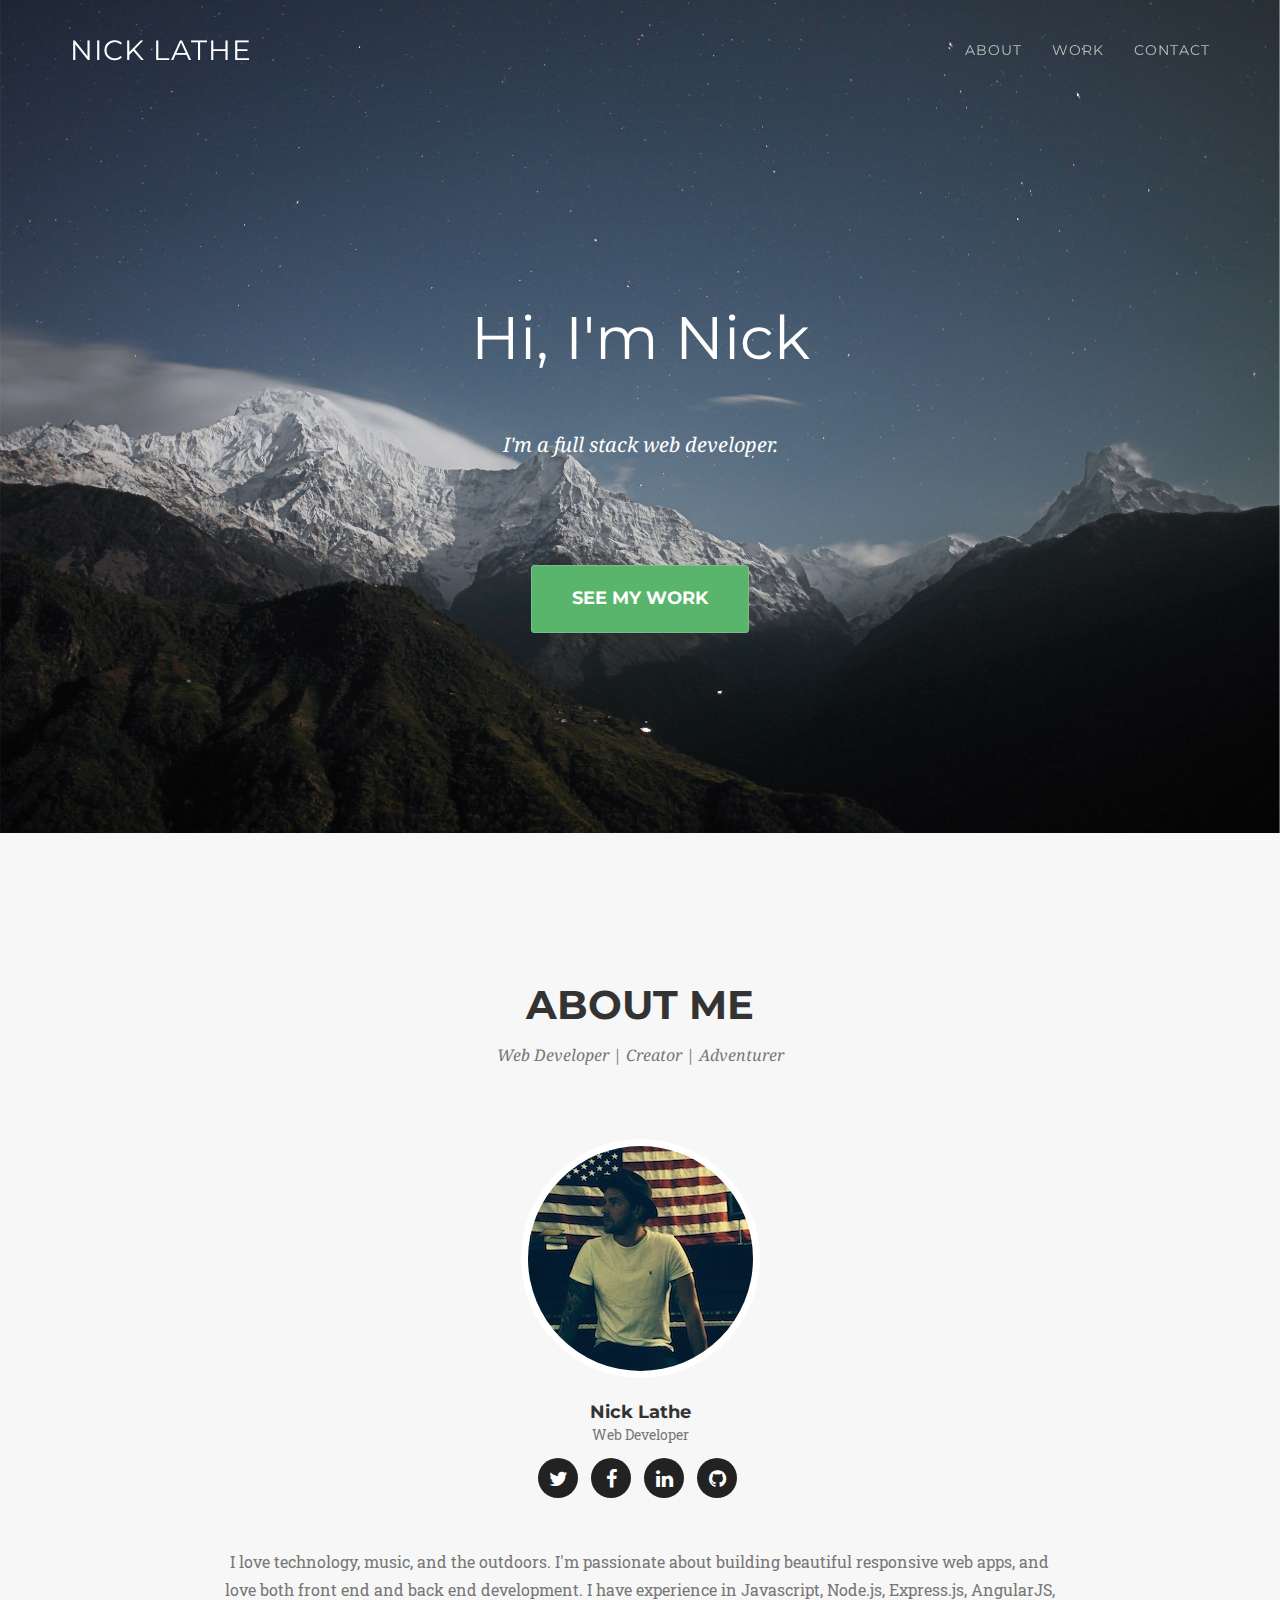
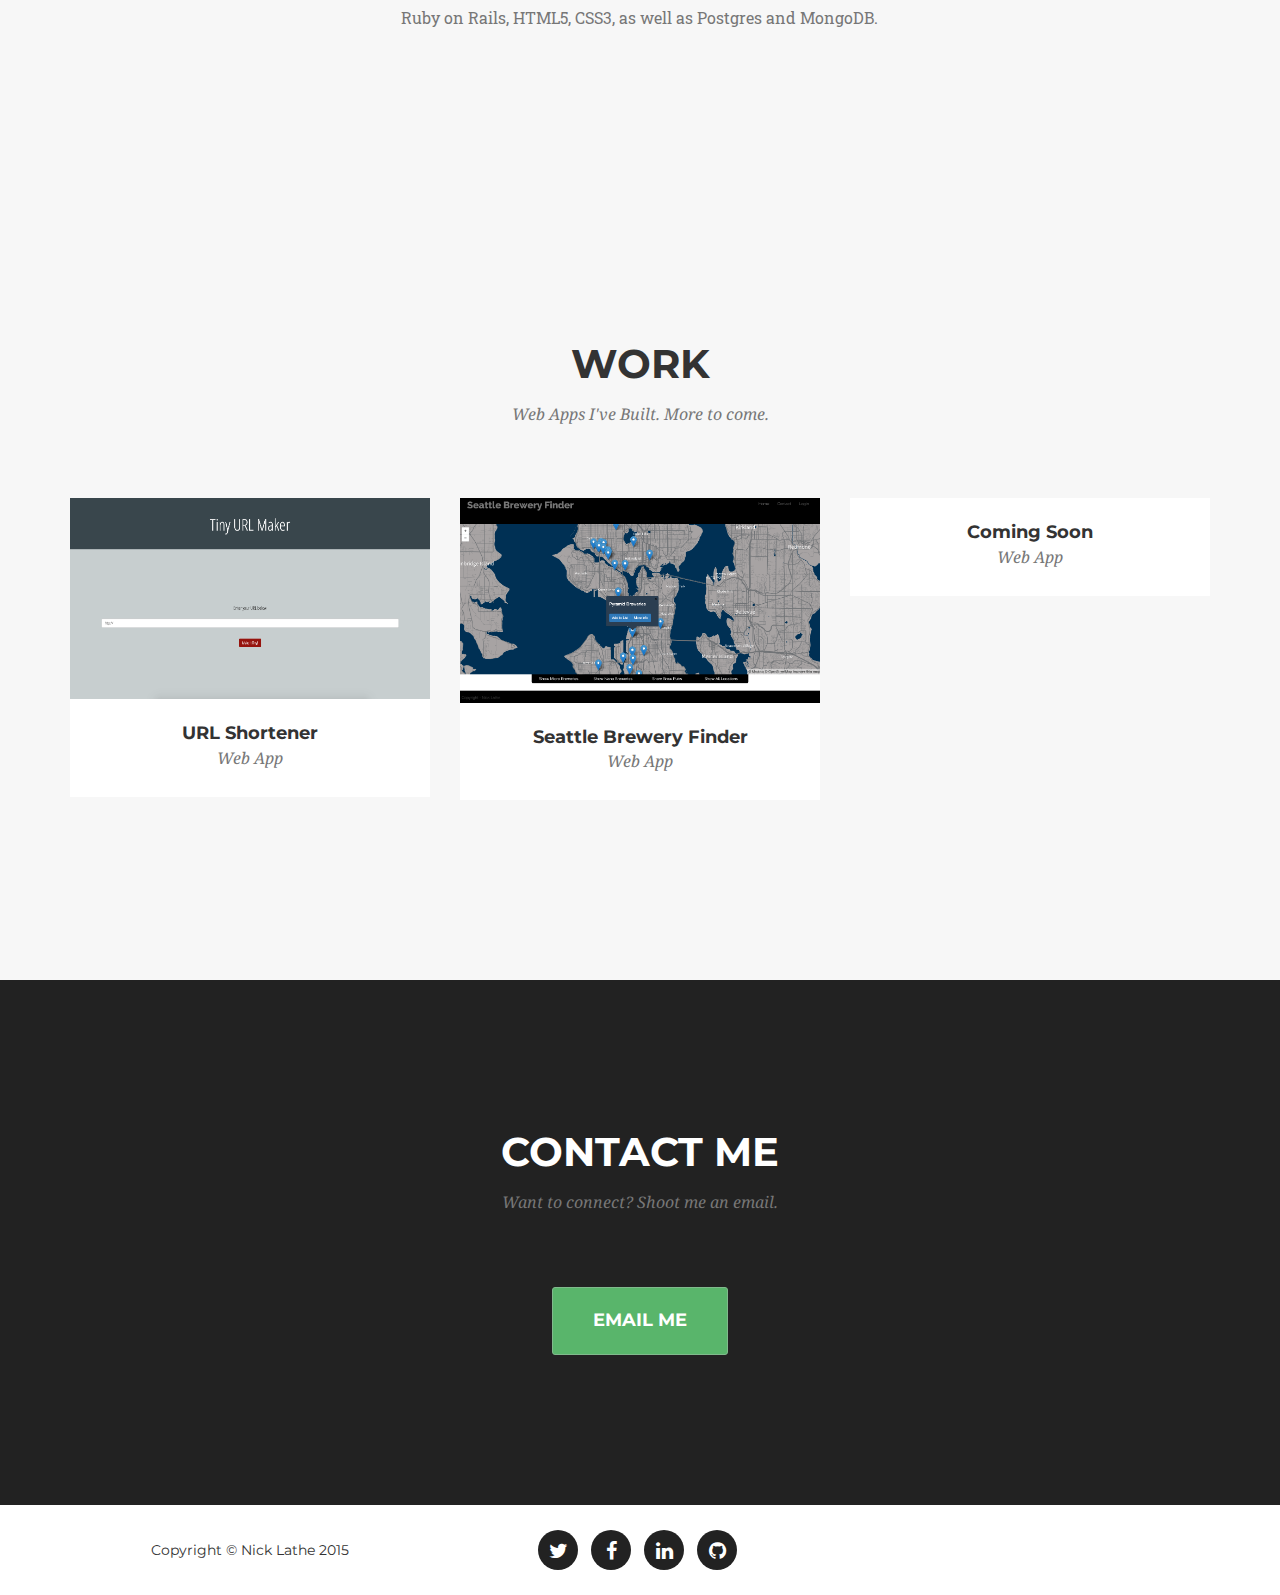
==== index.html @ df5fd74c "first commit" ====
<!DOCTYPE html>
<html lang="en">

<head>

    <meta charset="utf-8">
    <meta http-equiv="X-UA-Compatible" content="IE=edge">
    <meta name="viewport" content="width=device-width, initial-scale=1">
    <meta name="description" content="">
    <meta name="author" content="">

    <title>Nick Lathe | Web Developer</title>

    <!-- Bootstrap Core CSS -->
    <link href="css/bootstrap.min.css" rel="stylesheet">

    <!-- Custom CSS -->
    <link href="css/agency.css" rel="stylesheet">

    <!-- Custom Fonts -->
    <link href="font-awesome/css/font-awesome.min.css" rel="stylesheet" type="text/css">
    <link href="http://fonts.googleapis.com/css?family=Montserrat:400,700" rel="stylesheet" type="text/css">
    <link href='http://fonts.googleapis.com/css?family=Kaushan+Script' rel='stylesheet' type='text/css'>
    <link href='http://fonts.googleapis.com/css?family=Droid+Serif:400,700,400italic,700italic' rel='stylesheet' type='text/css'>
    <link href='http://fonts.googleapis.com/css?family=Roboto+Slab:400,100,300,700' rel='stylesheet' type='text/css'>

    <!-- HTML5 Shim and Respond.js IE8 support of HTML5 elements and media queries -->
    <!-- WARNING: Respond.js doesn't work if you view the page via file:// -->
    <!--[if lt IE 9]>
        <script src="https://oss.maxcdn.com/libs/html5shiv/3.7.0/html5shiv.js"></script>
        <script src="https://oss.maxcdn.com/libs/respond.js/1.4.2/respond.min.js"></script>
    <![endif]-->

</head>

<body id="page-top" class="index">

    <!-- Navigation -->
    <nav class="navbar navbar-default navbar-fixed-top">
        <div class="container">
            <!-- Brand and toggle get grouped for better mobile display -->
            <div class="navbar-header page-scroll">
                <button type="button" class="navbar-toggle" data-toggle="collapse" data-target="#bs-example-navbar-collapse-1">
                    <span class="sr-only">Toggle navigation</span>
                    <span class="icon-bar"></span>
                    <span class="icon-bar"></span>
                    <span class="icon-bar"></span>
                </button>
                <a class="navbar-brand page-scroll" href="#page-top">Nick Lathe</a>
            </div>

            <!-- Collect the nav links, forms, and other content for toggling -->
            <div class="collapse navbar-collapse" id="bs-example-navbar-collapse-1">
                <ul class="nav navbar-nav navbar-right">
                    <li class="hidden">
                        <a href="#page-top"></a>
                    </li>
                 <!--    <li>
                        <a class="page-scroll" href="#services">Experience</a>
                    </li> -->
                    <li>
                        <a class="page-scroll" href="#team">About</a>
                    </li>
                    <li>
                        <a class="page-scroll" href="#portfolio">Work</a>
                    </li>
                   <!--  <li>
                        <a class="page-scroll" href="#about">Delete</a>
                    </li> -->
                    <li>
                        <a class="page-scroll" href="#contact">Contact</a>
                    </li>
                </ul>
            </div>
            <!-- /.navbar-collapse -->
        </div>
        <!-- /.container-fluid -->
    </nav>

    <!-- Header -->
    <header>
        <div class="container">
            <div class="intro-text">
                <div class="intro-heading">Hi, I'm Nick</div>
                <div class="intro-lead-in">I'm a full stack web developer.</div>
                <a href="#portfolio" class="page-scroll btn btn-xl">See my Work</a>
            </div>
        </div>
    </header>

    <!-- Services Section -->
    <!-- <section id="services">
        <div class="container">
            <div class="row">
                <div class="col-lg-12 text-center">
                    <h2 class="section-heading">Experience</h2> -->

                    <!-- <h3 class="section-subheading text-muted">Lorem ipsum dolor sit amet consectetur.</h3> -->

                <!-- </div>
            </div>
            <div class="row text-center">
                <div class="col-md-4">
                    <span class="fa-stack fa-4x">
                        <i class="fa fa-circle fa-stack-2x text-primary"></i>
                        <i class="fa fa-shopping-cart fa-stack-1x fa-inverse"></i>
                    </span>
                    <h4 class="service-heading">E-Commerce</h4>
                    <p class="text-muted">Lorem ipsum dolor sit amet, consectetur adipisicing elit. Minima maxime quam architecto quo inventore harum ex magni, dicta impedit.</p>
                </div>
                <div class="col-md-4">
                    <span class="fa-stack fa-4x">
                        <i class="fa fa-circle fa-stack-2x text-primary"></i>
                        <i class="fa fa-laptop fa-stack-1x fa-inverse"></i>
                    </span>
                    <h4 class="service-heading">Responsive Design</h4>
                    <p class="text-muted">Lorem ipsum dolor sit amet, consectetur adipisicing elit. Minima maxime quam architecto quo inventore harum ex magni, dicta impedit.</p>
                </div>
                <div class="col-md-4">
                    <span class="fa-stack fa-4x">
                        <i class="fa fa-circle fa-stack-2x text-primary"></i>
                        <i class="fa fa-lock fa-stack-1x fa-inverse"></i>
                    </span>
                    <h4 class="service-heading">Web Security</h4>
                    <p class="text-muted">Lorem ipsum dolor sit amet, consectetur adipisicing elit. Minima maxime quam architecto quo inventore harum ex magni, dicta impedit.</p>
                </div>
            </div>
        </div>
    </section> -->

    <!-- Team Section -->
    <section id="team" class="bg-light-gray">
        <div class="container">
            <div class="row">
                <div class="col-lg-12 text-center">
                    <h2 class="section-heading">About Me</h2>
                    <h3 class="section-subheading text-muted">Web Developer | Creator | Adventurer</h3>
                </div>
            </div>
           <!--  <div class="row">
                <div class="col-sm-4">
                    <div class="team-member">
                        <img src="img/team/1.jpg" class="img-responsive img-circle" alt="">
                        <h4>Kay Garland</h4>
                        <p class="text-muted">Lead Designer</p>
                        <ul class="list-inline social-buttons">
                            <li><a href="#"><i class="fa fa-twitter"></i></a>
                            </li>
                            <li><a href="#"><i class="fa fa-facebook"></i></a>
                            </li>
                            <li><a href="#"><i class="fa fa-linkedin"></i></a>
                            </li>
                        </ul>
                    </div>
                </div> -->
                <div class="col-sm-4 col-sm-offset-4">
                    <div class="team-member">
                        <img src="img/team/portrait2.jpeg" class="img-responsive img-circle" alt="">
                        <h4>Nick Lathe</h4>
                        <p class="text-muted">Web Developer</p>
                        <ul class="list-inline social-buttons">
                            <li><a href="https://www.twitter.com/nicklathe"><i class="fa fa-twitter"></i></a>
                            </li>
                            <li><a href="https://www.facebook.com/nickalathe"><i class="fa fa-facebook"></i></a>
                            </li>
                            <li><a href="https://www.linkedin.com/in/nicklathe"><i class="fa fa-linkedin"></i></a>
                            </li>
                            <li><a href="https://github.com/nicklathe"><i class="fa fa-github"></i></a>
                            </li>
                        </ul>
                    </div>
                </div>
              <!--   <div class="col-sm-4">
                    <div class="team-member">
                        <img src="img/team/3.jpg" class="img-responsive img-circle" alt="">
                        <h4>Diana Pertersen</h4>
                        <p class="text-muted">Lead Developer</p>
                        <ul class="list-inline social-buttons">
                            <li><a href="#"><i class="fa fa-twitter"></i></a>
                            </li>
                            <li><a href="#"><i class="fa fa-facebook"></i></a>
                            </li>
                            <li><a href="#"><i class="fa fa-linkedin"></i></a>
                            </li>
                        </ul>
                    </div>
                </div> -->
            </div>
            <div class="row">
                <div class="col-lg-8 col-lg-offset-2 text-center">
                    <p class="large text-muted">I love technology, music, and the outdoors. I'm passionate about building beautiful responsive web apps, and love both front end and back end development. I have experience in Javascript, Node.js, Express.js, AngularJS, Ruby on Rails, HTML5, CSS3, as well as Postgres and MongoDB.</p>
                </div>
            </div>
        </div>
    </section>

    <!-- Portfolio Grid Section -->
    <section id="portfolio" class="bg-light-gray">
        <div class="container">
            <div class="row">
                <div class="col-lg-12 text-center">
                    <h2 class="section-heading">Work</h2>
                    <h3 class="section-subheading text-muted">Web Apps I've Built. More to come.</h3>
                </div>
            </div>
            <div class="row">
                <div class="col-md-4 col-sm-6 portfolio-item">
                    <a href="#portfolioModal1" class="portfolio-link" data-toggle="modal">
                        <div class="portfolio-hover">
                            <div class="portfolio-hover-content">
                                <i class="fa fa-plus fa-3x"></i>
                            </div>
                        </div>
                        <img src="img/portfolio/tiny_url.png" class="img-responsive" alt="">
                    </a>
                    <div class="portfolio-caption">
                        <h4>URL Shortener</h4>
                        <p class="text-muted">Web App</p>
                    </div>
                </div>
                <div class="col-md-4 col-sm-6 portfolio-item">
                    <a href="#portfolioModal2" class="portfolio-link" data-toggle="modal">
                        <div class="portfolio-hover">
                            <div class="portfolio-hover-content">
                                <i class="fa fa-plus fa-3x"></i>
                            </div>
                        </div>
                        <img src="img/portfolio/brewery_app.png" class="img-responsive" alt="">
                    </a>
                    <div class="portfolio-caption">
                        <h4>Seattle Brewery Finder</h4>
                        <p class="text-muted">Web App</p>
                    </div>
                </div>
                <div class="col-md-4 col-sm-6 portfolio-item">
                    <a href="#portfolioModal3" class="portfolio-link" data-toggle="modal">
                        <div class="portfolio-hover">
                            <div class="portfolio-hover-content">
                                <i class="fa fa-plus fa-3x"></i>
                            </div>
                        </div>
                        <img src="http://placehold.it/400x225" class="img-responsive" alt="">
                    </a>
                    <div class="portfolio-caption">
                        <h4>Coming Soon</h4>
                        <p class="text-muted">Web App</p>
                    </div>
                </div>
                <!-- <div class="col-md-4 col-sm-6 portfolio-item">
                    <a href="#portfolioModal4" class="portfolio-link" data-toggle="modal">
                        <div class="portfolio-hover">
                            <div class="portfolio-hover-content">
                                <i class="fa fa-plus fa-3x"></i>
                            </div>
                        </div>
                        <img src="img/portfolio/golden.png" class="img-responsive" alt="">
                    </a>
                    <div class="portfolio-caption">
                        <h4>Golden</h4>
                        <p class="text-muted">Website Design</p>
                    </div>
                </div>
                <div class="col-md-4 col-sm-6 portfolio-item">
                    <a href="#portfolioModal5" class="portfolio-link" data-toggle="modal">
                        <div class="portfolio-hover">
                            <div class="portfolio-hover-content">
                                <i class="fa fa-plus fa-3x"></i>
                            </div>
                        </div>
                        <img src="img/portfolio/escape.png" class="img-responsive" alt="">
                    </a>
                    <div class="portfolio-caption">
                        <h4>Escape</h4>
                        <p class="text-muted">Website Design</p>
                    </div>
                </div>
                <div class="col-md-4 col-sm-6 portfolio-item">
                    <a href="#portfolioModal6" class="portfolio-link" data-toggle="modal">
                        <div class="portfolio-hover">
                            <div class="portfolio-hover-content">
                                <i class="fa fa-plus fa-3x"></i>
                            </div>
                        </div>
                        <img src="img/portfolio/dreams.png" class="img-responsive" alt="">
                    </a>
                    <div class="portfolio-caption">
                        <h4>Dreams</h4>
                        <p class="text-muted">Website Design</p>
                    </div>
                </div> -->
            </div>
        </div>
    </section>

    <!-- About Section -->
    <!-- <section id="about">
        <div class="container">
            <div class="row">
                <div class="col-lg-12 text-center">
                    <h2 class="section-heading">About</h2>
                    <h3 class="section-subheading text-muted">Lorem ipsum dolor sit amet consectetur.</h3>
                </div>
            </div>
            <div class="row">
                <div class="col-lg-12">
                    <ul class="timeline">
                        <li>
                            <div class="timeline-image">
                                <img class="img-circle img-responsive" src="img/about/1.jpg" alt="">
                            </div>
                            <div class="timeline-panel">
                                <div class="timeline-heading">
                                    <h4>2009-2011</h4>
                                    <h4 class="subheading">Our Humble Beginnings</h4>
                                </div>
                                <div class="timeline-body">
                                    <p class="text-muted">Lorem ipsum dolor sit amet, consectetur adipisicing elit. Sunt ut voluptatum eius sapiente, totam reiciendis temporibus qui quibusdam, recusandae sit vero unde, sed, incidunt et ea quo dolore laudantium consectetur!</p>
                                </div>
                            </div>
                        </li>
                        <li class="timeline-inverted">
                            <div class="timeline-image">
                                <img class="img-circle img-responsive" src="img/about/2.jpg" alt="">
                            </div>
                            <div class="timeline-panel">
                                <div class="timeline-heading">
                                    <h4>March 2011</h4>
                                    <h4 class="subheading">An Agency is Born</h4>
                                </div>
                                <div class="timeline-body">
                                    <p class="text-muted">Lorem ipsum dolor sit amet, consectetur adipisicing elit. Sunt ut voluptatum eius sapiente, totam reiciendis temporibus qui quibusdam, recusandae sit vero unde, sed, incidunt et ea quo dolore laudantium consectetur!</p>
                                </div>
                            </div>
                        </li>
                        <li>
                            <div class="timeline-image">
                                <img class="img-circle img-responsive" src="img/about/3.jpg" alt="">
                            </div>
                            <div class="timeline-panel">
                                <div class="timeline-heading">
                                    <h4>December 2012</h4>
                                    <h4 class="subheading">Transition to Full Service</h4>
                                </div>
                                <div class="timeline-body">
                                    <p class="text-muted">Lorem ipsum dolor sit amet, consectetur adipisicing elit. Sunt ut voluptatum eius sapiente, totam reiciendis temporibus qui quibusdam, recusandae sit vero unde, sed, incidunt et ea quo dolore laudantium consectetur!</p>
                                </div>
                            </div>
                        </li>
                        <li class="timeline-inverted">
                            <div class="timeline-image">
                                <img class="img-circle img-responsive" src="img/about/4.jpg" alt="">
                            </div>
                            <div class="timeline-panel">
                                <div class="timeline-heading">
                                    <h4>July 2014</h4>
                                    <h4 class="subheading">Phase Two Expansion</h4>
                                </div>
                                <div class="timeline-body">
                                    <p class="text-muted">Lorem ipsum dolor sit amet, consectetur adipisicing elit. Sunt ut voluptatum eius sapiente, totam reiciendis temporibus qui quibusdam, recusandae sit vero unde, sed, incidunt et ea quo dolore laudantium consectetur!</p>
                                </div>
                            </div>
                        </li>
                        <li class="timeline-inverted">
                            <div class="timeline-image">
                                <h4>Be Part
                                    <br>Of Our
                                    <br>Story!</h4>
                            </div>
                        </li>
                    </ul>
                </div>
            </div>
        </div>
    </section> -->

    

    <!-- Clients Aside -->
 <!--    <aside class="clients">
        <div class="container">
            <div class="row">
                <div class="col-md-3 col-sm-6">
                    <a href="#">
                        <img src="img/logos/envato.jpg" class="img-responsive img-centered" alt="">
                    </a>
                </div>
                <div class="col-md-3 col-sm-6">
                    <a href="#">
                        <img src="img/logos/designmodo.jpg" class="img-responsive img-centered" alt="">
                    </a>
                </div>
                <div class="col-md-3 col-sm-6">
                    <a href="#">
                        <img src="img/logos/themeforest.jpg" class="img-responsive img-centered" alt="">
                    </a>
                </div>
                <div class="col-md-3 col-sm-6">
                    <a href="#">
                        <img src="img/logos/creative-market.jpg" class="img-responsive img-centered" alt="">
                    </a>
                </div>
            </div>
        </div>
    </aside> -->

    <section id="contact">
        <div class="container">
            <div class="row">
                <div class="col-lg-12 text-center">
                    <h2 class="section-heading">Contact Me</h2>
                    <h3 class="section-subheading text-muted">Want to connect? Shoot me an email.</h3>
                </div>
            </div>
            <div class="row">
                <div class="col-lg-12">
                    <!-- <form name="sentMessage" id="contactForm" novalidate> -->
                        <div class="row">
                            <!-- <div class="col-md-6">
                                <div class="form-group">
                                    <input type="text" class="form-control" placeholder="Your Name *" id="name" required data-validation-required-message="Please enter your name.">
                                    <p class="help-block text-danger"></p>
                                </div>
                                <div class="form-group">
                                    <input type="email" class="form-control" placeholder="Your Email *" id="email" required data-validation-required-message="Please enter your email address.">
                                    <p class="help-block text-danger"></p>
                                </div>
                                <div class="form-group">
                                    <input type="tel" class="form-control" placeholder="Your Phone *" id="phone" required data-validation-required-message="Please enter your phone number.">
                                    <p class="help-block text-danger"></p>
                                </div>
                            </div> -->
                            <!-- <div class="col-md-6">
                                <div class="form-group">
                                    <textarea class="form-control" placeholder="Your Message *" id="message" required data-validation-required-message="Please enter a message."></textarea>
                                    <p class="help-block text-danger"></p>
                                </div>
                            </div> -->
                            <div class="clearfix"></div>
                            <div class="col-lg-12 text-center">
                                <div id="success"></div>
                                <a href="mailto:nicklathe@icloud.com?Subject=Hello%20" target="_top">
                                    <button type="submit" class="btn btn-xl">Email Me</button>
                                </a>
                            </div>
                        </div>
                    <!-- </form> -->
                </div>
            </div>
        </div>
    </section>

    <footer>
        <div class="container">
            <div class="row">
                <div class="col-md-4">
                    <span class="copyright">Copyright &copy; Nick Lathe 2015</span>
                </div>
                <div class="col-md-4">
                    <ul class="list-inline social-buttons">
                        <li><a href="https://www.twitter.com/nicklathe"><i class="fa fa-twitter"></i></a>
                        </li>
                        <li><a href="https://www.facebook.com/nickalathe"><i class="fa fa-facebook"></i></a>
                        </li>
                        <li><a href="https://www.linkedin.com/in/nicklathe"><i class="fa fa-linkedin"></i></a>
                        </li>
                        <li><a href="https://github.com/nicklathe"><i class="fa fa-github"></i></a>
                        </li>
                    </ul>
                </div>
                <!-- <div class="col-md-4">
                    <ul class="list-inline quicklinks">
                        <li><a href="#">Privacy Policy</a>
                        </li>
                        <li><a href="#">Terms of Use</a>
                        </li>
                    </ul>
                </div> -->
            </div>
        </div>
    </footer>

    <!-- Portfolio Modals -->
    <!-- Use the modals below to showcase details about your portfolio projects! -->

    <!-- Portfolio Modal 1 -->
    <div class="portfolio-modal modal fade" id="portfolioModal1" tabindex="-1" role="dialog" aria-hidden="true">
        <div class="modal-content">
            <div class="close-modal" data-dismiss="modal">
                <div class="lr">
                    <div class="rl">
                    </div>
                </div>
            </div>
            <div class="container">
                <div class="row">
                    <div class="col-lg-8 col-lg-offset-2">
                        <div class="modal-body">
                            <!-- Project Details Go Here -->
                            <h2>URL Shortener</h2>
                            <p class="item-intro text-muted">The first web app I deployed.</p>
                            <img class="img-responsive" src="img/portfolio/tiny_url.png" alt="">
                            <p>As a student in General Assembly's Web Development Immersive, we were tasked to build this first little web app during our 3rd week, after a couple days of working with Node.js and Express.js. It was the first web app I ever deployed. It works with a Postgres DB. Simple, but a good learning piece.</p>
                            <p>
                                This app is deployed using Heroku's free tier, and can take some time to load at first. <strong>Go to Tiny URL Maker </strong><a href="http://nickstinyurl.herokuapp.com/">here</a>.</p>
                            <ul class="list-inline">
                                <li>Date: November 2014</li>
                                <li>GA Student: URL Shortener</li>
                                <li>Category: Web App</li>
                            </ul>
                            <button type="button" class="btn btn-primary" data-dismiss="modal"><i class="fa fa-times"></i> Close Project</button>
                        </div>
                    </div>
                </div>
            </div>
        </div>
    </div>

    <!-- Portfolio Modal 2 -->
    <div class="portfolio-modal modal fade" id="portfolioModal2" tabindex="-1" role="dialog" aria-hidden="true">
        <div class="modal-content">
            <div class="close-modal" data-dismiss="modal">
                <div class="lr">
                    <div class="rl">
                    </div>
                </div>
            </div>
            <div class="container">
                <div class="row">
                    <div class="col-lg-8 col-lg-offset-2">
                        <div class="modal-body">
                            <h2>Seattle Brewery Finder</h2>
                            <p class="item-intro text-muted">First full-scale.</p>
                            <img class="img-responsive img-centered" src="img/portfolio/brewery_app.png" alt="">
                            <p>This was my first full-scale web app I built as a student in General Assembly's Web Development Immersive. We had a week to build it. This included wire-framing, working with a UX designer, and building/deploying the app. It is written in Node.js, with Express.js. as the framework. I used two API's: Mapbox for the map (which is built on Leaflet), and BreweryDB for brewery information. The app works with a Postgres database, and features user authentication.</p>
                            <p>This app is deployed using Heroku's free tier, and can take some time to load at first. <strong>Go to Seattle Brewery Finder </strong><a href="https://seattlebreweryfinder.herokuapp.com/">here</a>.</p>
                            <button type="button" class="btn btn-primary" data-dismiss="modal"><i class="fa fa-times"></i> Close Project</button>
                        </div>
                    </div>
                </div>
            </div>
        </div>
    </div>

    <!-- Portfolio Modal 3 -->
    <div class="portfolio-modal modal fade" id="portfolioModal3" tabindex="-1" role="dialog" aria-hidden="true">
        <div class="modal-content">
            <div class="close-modal" data-dismiss="modal">
                <div class="lr">
                    <div class="rl">
                    </div>
                </div>
            </div>
            <div class="container">
                <div class="row">
                    <div class="col-lg-8 col-lg-offset-2">
                        <div class="modal-body">
                            <!-- Project Details Go Here -->
                            <h2>Coming Soon</h2>
                            <p class="item-intro text-muted">More projects in the works.</p>
                            <img class="img-responsive img-centered" src="http://placehold.it/400x289" alt="">
                            <p>I will continue to post new projects here. Stay tuned.</p>
                            <button type="button" class="btn btn-primary" data-dismiss="modal"><i class="fa fa-times"></i> Close Project</button>
                        </div>
                    </div>
                </div>
            </div>
        </div>
    </div>

    <!-- Portfolio Modal 4 -->
    <!-- <div class="portfolio-modal modal fade" id="portfolioModal4" tabindex="-1" role="dialog" aria-hidden="true">
        <div class="modal-content">
            <div class="close-modal" data-dismiss="modal">
                <div class="lr">
                    <div class="rl">
                    </div>
                </div>
            </div>
            <div class="container">
                <div class="row">
                    <div class="col-lg-8 col-lg-offset-2">
                        <div class="modal-body"> -->
                            <!-- Project Details Go Here -->
                            <!-- <h2>Project Name</h2>
                            <p class="item-intro text-muted">Lorem ipsum dolor sit amet consectetur.</p>
                            <img class="img-responsive img-centered" src="img/portfolio/golden-preview.png" alt="">
                            <p>Start Bootstrap's Agency theme is based on Golden, a free PSD website template built by <a href="https://www.behance.net/MathavanJaya">Mathavan Jaya</a>. Golden is a modern and clean one page web template that was made exclusively for Best PSD Freebies. This template has a great portfolio, timeline, and meet your team sections that can be easily modified to fit your needs.</p>
                            <p>You can download the PSD template in this portfolio sample item at <a href="http://freebiesxpress.com/gallery/golden-free-one-page-web-template/">FreebiesXpress.com</a>.</p>
                            <button type="button" class="btn btn-primary" data-dismiss="modal"><i class="fa fa-times"></i> Close Project</button>
                        </div>
                    </div>
                </div>
            </div>
        </div>
    </div> -->

    <!-- Portfolio Modal 5 -->
    <!-- <div class="portfolio-modal modal fade" id="portfolioModal5" tabindex="-1" role="dialog" aria-hidden="true">
        <div class="modal-content">
            <div class="close-modal" data-dismiss="modal">
                <div class="lr">
                    <div class="rl">
                    </div>
                </div>
            </div>
            <div class="container">
                <div class="row">
                    <div class="col-lg-8 col-lg-offset-2">
                        <div class="modal-body"> -->
                            <!-- Project Details Go Here -->
                           <!--  <h2>Project Name</h2>
                            <p class="item-intro text-muted">Lorem ipsum dolor sit amet consectetur.</p>
                            <img class="img-responsive img-centered" src="img/portfolio/escape-preview.png" alt="">
                            <p>Escape is a free PSD web template built by <a href="https://www.behance.net/MathavanJaya">Mathavan Jaya</a>. Escape is a one page web template that was designed with agencies in mind. This template is ideal for those looking for a simple one page solution to describe your business and offer your services.</p>
                            <p>You can download the PSD template in this portfolio sample item at <a href="http://freebiesxpress.com/gallery/escape-one-page-psd-web-template/">FreebiesXpress.com</a>.</p>
                            <button type="button" class="btn btn-primary" data-dismiss="modal"><i class="fa fa-times"></i> Close Project</button>
                        </div>
                    </div>
                </div>
            </div>
        </div>
    </div> -->

    <!-- Portfolio Modal 6 -->
    <!-- <div class="portfolio-modal modal fade" id="portfolioModal6" tabindex="-1" role="dialog" aria-hidden="true">
        <div class="modal-content">
            <div class="close-modal" data-dismiss="modal">
                <div class="lr">
                    <div class="rl">
                    </div>
                </div>
            </div>
            <div class="container">
                <div class="row">
                    <div class="col-lg-8 col-lg-offset-2">
                        <div class="modal-body"> -->
                            <!-- Project Details Go Here -->
                           <!--  <h2>Project Name</h2>
                            <p class="item-intro text-muted">Lorem ipsum dolor sit amet consectetur.</p>
                            <img class="img-responsive img-centered" src="img/portfolio/dreams-preview.png" alt="">
                            <p>Dreams is a free PSD web template built by <a href="https://www.behance.net/MathavanJaya">Mathavan Jaya</a>. Dreams is a modern one page web template designed for almost any purpose. It’s a beautiful template that’s designed with the Bootstrap framework in mind.</p>
                            <p>You can download the PSD template in this portfolio sample item at <a href="http://freebiesxpress.com/gallery/dreams-free-one-page-web-template/">FreebiesXpress.com</a>.</p>
                            <button type="button" class="btn btn-primary" data-dismiss="modal"><i class="fa fa-times"></i> Close Project</button>
                        </div>
                    </div>
                </div>
            </div>
        </div>
    </div>
 -->
    <!-- jQuery -->
    <script src="js/jquery.js"></script>

    <!-- Bootstrap Core JavaScript -->
    <script src="js/bootstrap.min.js"></script>

    <!-- Plugin JavaScript -->
    <script src="http://cdnjs.cloudflare.com/ajax/libs/jquery-easing/1.3/jquery.easing.min.js"></script>
    <script src="js/classie.js"></script>
    <script src="js/cbpAnimatedHeader.js"></script>

    <!-- Custom Theme JavaScript -->
    <script src="js/agency.js"></script>

</body>

</html>
---- css/agency.css ----
/*!
 * Start Bootstrap - Agency Bootstrap Theme (http://startbootstrap.com)
 * Code licensed under the Apache License v2.0.
 * For details, see http://www.apache.org/licenses/LICENSE-2.0.
 */

body {
    overflow-x: hidden;
    font-family: "Roboto Slab","Helvetica Neue",Helvetica,Arial,sans-serif;
}

.text-muted {
    color: #777;
}

.text-primary {
    color: #80BA8C;
}

p {
    font-size: 14px;
    line-height: 1.75;
}

p.large {
    font-size: 16px;
}

a,
a:hover,
a:focus,
a:active,
a.active {
    outline: 0;
}

a {
    color: #80BA8C;
}

a:hover,
a:focus,
a:active,
a.active {
    color: #80BA8C;
}

h1,
h2,
h3,
h4,
h5,
h6 {
    text-transform: uppercase;
    font-family: Montserrat,"Helvetica Neue",Helvetica,Arial,sans-serif;
    font-weight: 700;
}

.img-centered {
    margin: 0 auto;
}

.bg-light-gray {
    background-color: #f7f7f7;
}

.bg-darkest-gray {
    background-color: #222;
}

.btn-primary {
    border-color: #80BA8C;
    text-transform: uppercase;
    font-family: Montserrat,"Helvetica Neue",Helvetica,Arial,sans-serif;
    font-weight: 700;
    color: #fff;
    background-color: #80BA8C;
}

.btn-primary:hover,
.btn-primary:focus,
.btn-primary:active,
.btn-primary.active,
.open .dropdown-toggle.btn-primary {
    border-color: #80BA8C;
    color: #fff;
    background-color: #80BA8C;
}

.btn-primary:active,
.btn-primary.active,
.open .dropdown-toggle.btn-primary {
    background-image: none;
}

.btn-primary.disabled,
.btn-primary[disabled],
fieldset[disabled] .btn-primary,
.btn-primary.disabled:hover,
.btn-primary[disabled]:hover,
fieldset[disabled] .btn-primary:hover,
.btn-primary.disabled:focus,
.btn-primary[disabled]:focus,
fieldset[disabled] .btn-primary:focus,
.btn-primary.disabled:active,
.btn-primary[disabled]:active,
fieldset[disabled] .btn-primary:active,
.btn-primary.disabled.active,
.btn-primary[disabled].active,
fieldset[disabled] .btn-primary.active {
    border-color: #80BA8C;
    background-color: #80BA8C;
}

.btn-primary .badge {
    color: #80BA8C;
    background-color: #fff;
}

.btn-xl {
    padding: 20px 40px;
    border-color: #80BA8C;
    border-radius: 3px;
    text-transform: uppercase;
    font-family: Montserrat,"Helvetica Neue",Helvetica,Arial,sans-serif;
    font-size: 18px;
    font-weight: 700;
    color: #fff;
    /*background-color: #80BA8C;*/
    background-color: #59B56B;
}

.btn-xl:hover,
.btn-xl:focus,
.btn-xl:active,
.btn-xl.active,
.open .dropdown-toggle.btn-xl {
    border-color: #80BA8C;
    color: #fff;
    background-color: #80BA8C;
}

.btn-xl:active,
.btn-xl.active,
.open .dropdown-toggle.btn-xl {
    background-image: none;
}

.btn-xl.disabled,
.btn-xl[disabled],
fieldset[disabled] .btn-xl,
.btn-xl.disabled:hover,
.btn-xl[disabled]:hover,
fieldset[disabled] .btn-xl:hover,
.btn-xl.disabled:focus,
.btn-xl[disabled]:focus,
fieldset[disabled] .btn-xl:focus,
.btn-xl.disabled:active,
.btn-xl[disabled]:active,
fieldset[disabled] .btn-xl:active,
.btn-xl.disabled.active,
.btn-xl[disabled].active,
fieldset[disabled] .btn-xl.active {
    border-color: #80BA8C;
    background-color: #80BA8C;
}

.btn-xl .badge {
    color: #80BA8C;
    background-color: #fff;
}

.navbar-default {
    border-color: transparent;
    background-color: #222;
}

.navbar-default .navbar-brand {
    /*font-family: "Kaushan Script","Helvetica Neue",Helvetica,Arial,cursive;
    color: #fff;*/
    text-transform: uppercase;
    font-family: Montserrat,"Helvetica Neue",Helvetica,Arial,sans-serif;
    font-weight: 400;
    letter-spacing: 1px;
    color: #fff;
    /*color: #CFCFCF;*/
}

.navbar-default .navbar-brand:hover,
.navbar-default .navbar-brand:focus,
.navbar-default .navbar-brand:active,
.navbar-default .navbar-brand.active {
    color: #80BA8C;
}

.navbar-default .navbar-collapse {
    border-color: rgba(255,255,255,.02);
}

.navbar-default .navbar-toggle {
    border-color: #80BA8C;
    background-color: #80BA8C;
}

.navbar-default .navbar-toggle .icon-bar {
    background-color: #fff;
}

.navbar-default .navbar-toggle:hover,
.navbar-default .navbar-toggle:focus {
    background-color: #80BA8C;
}

.navbar-default .nav li a {
    text-transform: uppercase;
    font-family: Montserrat,"Helvetica Neue",Helvetica,Arial,sans-serif;
    font-weight: 400;
    letter-spacing: 1px;
    /*color: #fff;*/
    color: #BFBFBF;
}

.navbar-default .nav li a:hover,
.navbar-default .nav li a:focus {
    outline: 0;
    color: #80BA8C;
}

.navbar-default .navbar-nav>.active>a {
    border-radius: 0;
    color: #fff;
    background-color: #80BA8C;
}

.navbar-default .navbar-nav>.active>a:hover,
.navbar-default .navbar-nav>.active>a:focus {
    color: #fff;
    background-color: #80BA8C;
}

@media(min-width:768px) {
    .navbar-default {
        padding: 25px 0;
        border: 0;
        background-color: transparent;
        -webkit-transition: padding .3s;
        -moz-transition: padding .3s;
        transition: padding .3s;
    }

    .navbar-default .navbar-brand {
        font-size: 2em;
        -webkit-transition: all .3s;
        -moz-transition: all .3s;
        transition: all .3s;
    }

    .navbar-default .navbar-nav>.active>a {
        border-radius: 3px;
    }

    .navbar-default.navbar-shrink {
        padding: 10px 0;
        background-color: #222;
    }

    .navbar-default.navbar-shrink .navbar-brand {
        font-size: 1.5em;
    }
}

header {
    text-align: center;
    color: #fff;
    background-attachment: scroll;
    background-image: url(../img/mountain_stars.jpg);
    background-position: center center;
    background-repeat: none;
    -webkit-background-size: cover;
    -moz-background-size: cover;
    background-size: cover;
    -o-background-size: cover;
}

header .intro-text {
    padding-top: 100px;
    padding-bottom: 50px;
}

header .intro-text .intro-lead-in {
    margin-bottom: 25px;
    font-family: "Droid Serif","Helvetica Neue",Helvetica,Arial,sans-serif;
    font-size: 15px;
    font-style: italic;
    line-height: 22px;
}

header .intro-text .intro-heading {
    margin-bottom: 25px;
    /*text-transform: uppercase;*/
    font-family: Montserrat,"Helvetica Neue",Helvetica,Arial,sans-serif;
    font-size: 50px;
    font-weight: 400;
    line-height: 50px;
}

@media(min-width:768px) {
    header .intro-text {
        padding-top: 300px;
        padding-bottom: 200px;
    }

    header .intro-text .intro-lead-in {
        margin-bottom: 100px;
        font-family: "Droid Serif","Helvetica Neue",Helvetica,Arial,sans-serif;
        font-size: 20px;
        font-style: italic;
        line-height: 40px;
    }

    header .intro-text .intro-heading {
        margin-bottom: 50px;
        /*text-transform: uppercase;*/
        font-family: Montserrat,"Helvetica Neue",Helvetica,Arial,sans-serif;
        font-size: 60px;
        font-weight: 400;
        line-height: 75px;
    }
}

section {
    padding: 100px 0;
}

section h2.section-heading {
    margin-top: 0;
    margin-bottom: 15px;
    font-size: 40px;
}

section h3.section-subheading {
    margin-bottom: 75px;
    text-transform: none;
    font-family: "Droid Serif","Helvetica Neue",Helvetica,Arial,sans-serif;
    font-size: 16px;
    font-style: italic;
    font-weight: 400;
}

@media(min-width:768px) {
    section {
        padding: 150px 0;
    }
}

.service-heading {
    margin: 15px 0;
    text-transform: none;
}

#portfolio .portfolio-item {
    right: 0;
    margin: 0 0 15px;
}

#portfolio .portfolio-item .portfolio-link {
    display: block;
    position: relative;
    margin: 0 auto;
    max-width: 400px;
}

#portfolio .portfolio-item .portfolio-link .portfolio-hover {
    position: absolute;
    width: 100%;
    height: 100%;
    opacity: 0;
    background: rgba(128,186,140,.9);
    -webkit-transition: all ease .5s;
    -moz-transition: all ease .5s;
    transition: all ease .5s;
}

#portfolio .portfolio-item .portfolio-link .portfolio-hover:hover {
    opacity: 1;
}

#portfolio .portfolio-item .portfolio-link .portfolio-hover .portfolio-hover-content {
    position: absolute;
    top: 50%;
    width: 100%;
    height: 20px;
    margin-top: -12px;
    text-align: center;
    font-size: 20px;
    color: #fff;
}

#portfolio .portfolio-item .portfolio-link .portfolio-hover .portfolio-hover-content i {
    margin-top: -12px;
}

#portfolio .portfolio-item .portfolio-link .portfolio-hover .portfolio-hover-content h3,
#portfolio .portfolio-item .portfolio-link .portfolio-hover .portfolio-hover-content h4 {
    margin: 0;
}

#portfolio .portfolio-item .portfolio-caption {
    margin: 0 auto;
    padding: 25px;
    max-width: 400px;
    text-align: center;
    background-color: #fff;
}

#portfolio .portfolio-item .portfolio-caption h4 {
    margin: 0;
    text-transform: none;
}

#portfolio .portfolio-item .portfolio-caption p {
    margin: 0;
    font-family: "Droid Serif","Helvetica Neue",Helvetica,Arial,sans-serif;
    font-size: 16px;
    font-style: italic;
}

#portfolio * {
    z-index: 2;
}

@media(min-width:767px) {
    #portfolio .portfolio-item {
        margin: 0 0 30px;
    }
}

.timeline {
    position: relative;
    padding: 0;
    list-style: none;
}

.timeline:before {
    content: "";
    position: absolute;
    top: 0;
    bottom: 0;
    left: 40px;
    width: 2px;
    margin-left: -1.5px;
    background-color: #f1f1f1;
}

.timeline>li {
    position: relative;
    margin-bottom: 50px;
    min-height: 50px;
}

.timeline>li:before,
.timeline>li:after {
    content: " ";
    display: table;
}

.timeline>li:after {
    clear: both;
}

.timeline>li .timeline-panel {
    float: right;
    position: relative;
    width: 100%;
    padding: 0 20px 0 100px;
    text-align: left;
}

.timeline>li .timeline-panel:before {
    right: auto;
    left: -15px;
    border-right-width: 15px;
    border-left-width: 0;
}

.timeline>li .timeline-panel:after {
    right: auto;
    left: -14px;
    border-right-width: 14px;
    border-left-width: 0;
}

.timeline>li .timeline-image {
    z-index: 100;
    position: absolute;
    left: 0;
    width: 80px;
    height: 80px;
    margin-left: 0;
    border: 7px solid #f1f1f1;
    border-radius: 100%;
    text-align: center;
    color: #fff;
    background-color: #80BA8C;
}

.timeline>li .timeline-image h4 {
    margin-top: 12px;
    font-size: 10px;
    line-height: 14px;
}

.timeline>li.timeline-inverted>.timeline-panel {
    float: right;
    padding: 0 20px 0 100px;
    text-align: left;
}

.timeline>li.timeline-inverted>.timeline-panel:before {
    right: auto;
    left: -15px;
    border-right-width: 15px;
    border-left-width: 0;
}

.timeline>li.timeline-inverted>.timeline-panel:after {
    right: auto;
    left: -14px;
    border-right-width: 14px;
    border-left-width: 0;
}

.timeline>li:last-child {
    margin-bottom: 0;
}

.timeline .timeline-heading h4 {
    margin-top: 0;
    color: inherit;
}

.timeline .timeline-heading h4.subheading {
    text-transform: none;
}

.timeline .timeline-body>p,
.timeline .timeline-body>ul {
    margin-bottom: 0;
}

@media(min-width:768px) {
    .timeline:before {
        left: 50%;
    }

    .timeline>li {
        margin-bottom: 100px;
        min-height: 100px;
    }

    .timeline>li .timeline-panel {
        float: left;
        width: 41%;
        padding: 0 20px 20px 30px;
        text-align: right;
    }

    .timeline>li .timeline-image {
        left: 50%;
        width: 100px;
        height: 100px;
        margin-left: -50px;
    }

    .timeline>li .timeline-image h4 {
        margin-top: 16px;
        font-size: 13px;
        line-height: 18px;
    }

    .timeline>li.timeline-inverted>.timeline-panel {
        float: right;
        padding: 0 30px 20px 20px;
        text-align: left;
    }
}

@media(min-width:992px) {
    .timeline>li {
        min-height: 150px;
    }

    .timeline>li .timeline-panel {
        padding: 0 20px 20px;
    }

    .timeline>li .timeline-image {
        width: 150px;
        height: 150px;
        margin-left: -75px;
    }

    .timeline>li .timeline-image h4 {
        margin-top: 30px;
        font-size: 18px;
        line-height: 26px;
    }

    .timeline>li.timeline-inverted>.timeline-panel {
        padding: 0 20px 20px;
    }
}

@media(min-width:1200px) {
    .timeline>li {
        min-height: 170px;
    }

    .timeline>li .timeline-panel {
        padding: 0 20px 20px 100px;
    }

    .timeline>li .timeline-image {
        width: 170px;
        height: 170px;
        margin-left: -85px;
    }

    .timeline>li .timeline-image h4 {
        margin-top: 40px;
    }

    .timeline>li.timeline-inverted>.timeline-panel {
        padding: 0 100px 20px 20px;
    }
}

.team-member {
    margin-bottom: 50px;
    text-align: center;
}

.team-member img {
    margin: 0 auto;
    border: 7px solid #fff;
}

.team-member h4 {
    margin-top: 25px;
    margin-bottom: 0;
    text-transform: none;
}

.team-member p {
    margin-top: 0;
}

aside.clients img {
    margin: 50px auto;
}

section#contact {
    background-color: #222;
    /*background-image: url(../img/map-image.png);*/
    background-position: center;
    background-repeat: no-repeat;
}

section#contact .section-heading {
    color: #fff;
}

section#contact .form-group {
    margin-bottom: 25px;
}

section#contact .form-group input,
section#contact .form-group textarea {
    padding: 20px;
}

section#contact .form-group input.form-control {
    height: auto;
}

section#contact .form-group textarea.form-control {
    height: 236px;
}

section#contact .form-control:focus {
    border-color: #80BA8C;
    box-shadow: none;
}

section#contact::-webkit-input-placeholder {
    text-transform: uppercase;
    font-family: Montserrat,"Helvetica Neue",Helvetica,Arial,sans-serif;
    font-weight: 700;
    color: #bbb;
}

section#contact:-moz-placeholder {
    text-transform: uppercase;
    font-family: Montserrat,"Helvetica Neue",Helvetica,Arial,sans-serif;
    font-weight: 700;
    color: #bbb;
}

section#contact::-moz-placeholder {
    text-transform: uppercase;
    font-family: Montserrat,"Helvetica Neue",Helvetica,Arial,sans-serif;
    font-weight: 700;
    color: #bbb;
}

section#contact:-ms-input-placeholder {
    text-transform: uppercase;
    font-family: Montserrat,"Helvetica Neue",Helvetica,Arial,sans-serif;
    font-weight: 700;
    color: #bbb;
}

section#contact .text-danger {
    color: #e74c3c;
}

footer {
    padding: 25px 0;
    text-align: center;
}

footer span.copyright {
    text-transform: uppercase;
    text-transform: none;
    font-family: Montserrat,"Helvetica Neue",Helvetica,Arial,sans-serif;
    line-height: 40px;
}

footer ul.quicklinks {
    margin-bottom: 0;
    text-transform: uppercase;
    text-transform: none;
    font-family: Montserrat,"Helvetica Neue",Helvetica,Arial,sans-serif;
    line-height: 40px;
}

ul.social-buttons {
    margin-bottom: 0;
}

ul.social-buttons li a {
    display: block;
    width: 40px;
    height: 40px;
    border-radius: 100%;
    font-size: 20px;
    line-height: 40px;
    outline: 0;
    color: #fff;
    background-color: #222;
    -webkit-transition: all .3s;
    -moz-transition: all .3s;
    transition: all .3s;
}

ul.social-buttons li a:hover,
ul.social-buttons li a:focus,
ul.social-buttons li a:active {
    background-color: #80BA8C;
}

.btn:focus,
.btn:active,
.btn.active,
.btn:active:focus {
    outline: 0;
}

.portfolio-modal .modal-content {
    padding: 100px 0;
    min-height: 100%;
    border: 0;
    border-radius: 0;
    text-align: center;
    background-clip: border-box;
    -webkit-box-shadow: none;
    box-shadow: none;
}

.portfolio-modal .modal-content h2 {
    margin-bottom: 15px;
    font-size: 3em;
}

.portfolio-modal .modal-content p {
    margin-bottom: 30px;
}

.portfolio-modal .modal-content p.item-intro {
    margin: 20px 0 30px;
    font-family: "Droid Serif","Helvetica Neue",Helvetica,Arial,sans-serif;
    font-size: 16px;
    font-style: italic;
}

.portfolio-modal .modal-content ul.list-inline {
    margin-top: 0;
    margin-bottom: 30px;
}

.portfolio-modal .modal-content img {
    margin-bottom: 30px;
}

.portfolio-modal .close-modal {
    position: absolute;
    top: 25px;
    right: 25px;
    width: 75px;
    height: 75px;
    background-color: transparent;
    cursor: pointer;
}

.portfolio-modal .close-modal:hover {
    opacity: .3;
}

.portfolio-modal .close-modal .lr {
    z-index: 1051;
    width: 1px;
    height: 75px;
    margin-left: 35px;
    background-color: #222;
    -webkit-transform: rotate(45deg);
    -ms-transform: rotate(45deg);
    transform: rotate(45deg);
}

.portfolio-modal .close-modal .lr .rl {
    z-index: 1052;
    width: 1px;
    height: 75px;
    background-color: #222;
    -webkit-transform: rotate(90deg);
    -ms-transform: rotate(90deg);
    transform: rotate(90deg);
}

.portfolio-modal .modal-backdrop {
    display: none;
    opacity: 0;
}

::-moz-selection {
    text-shadow: none;
    background: #80BA8C;
}

::selection {
    text-shadow: none;
    background: #80BA8C;
}

img::selection {
    background: 0 0;
}

img::-moz-selection {
    background: 0 0;
}

body {
    webkit-tap-highlight-color: #80BA8C;
}
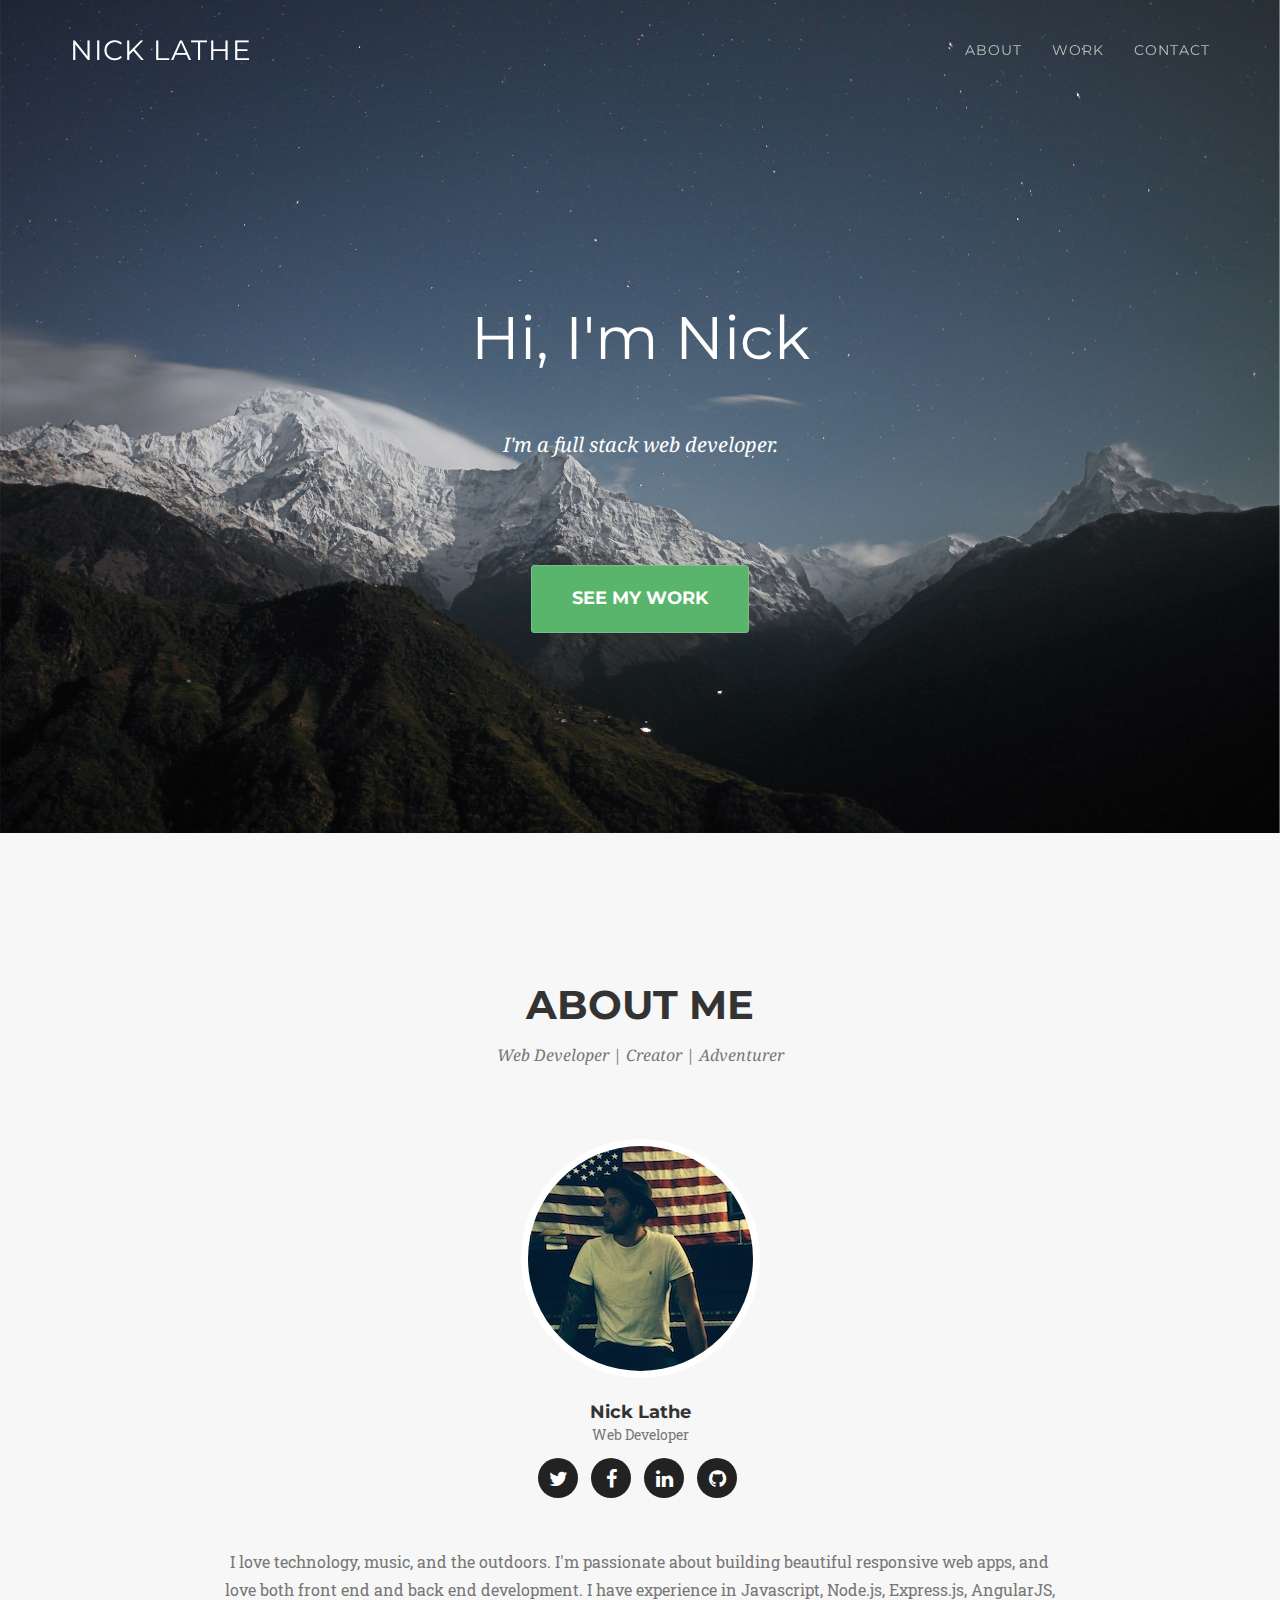
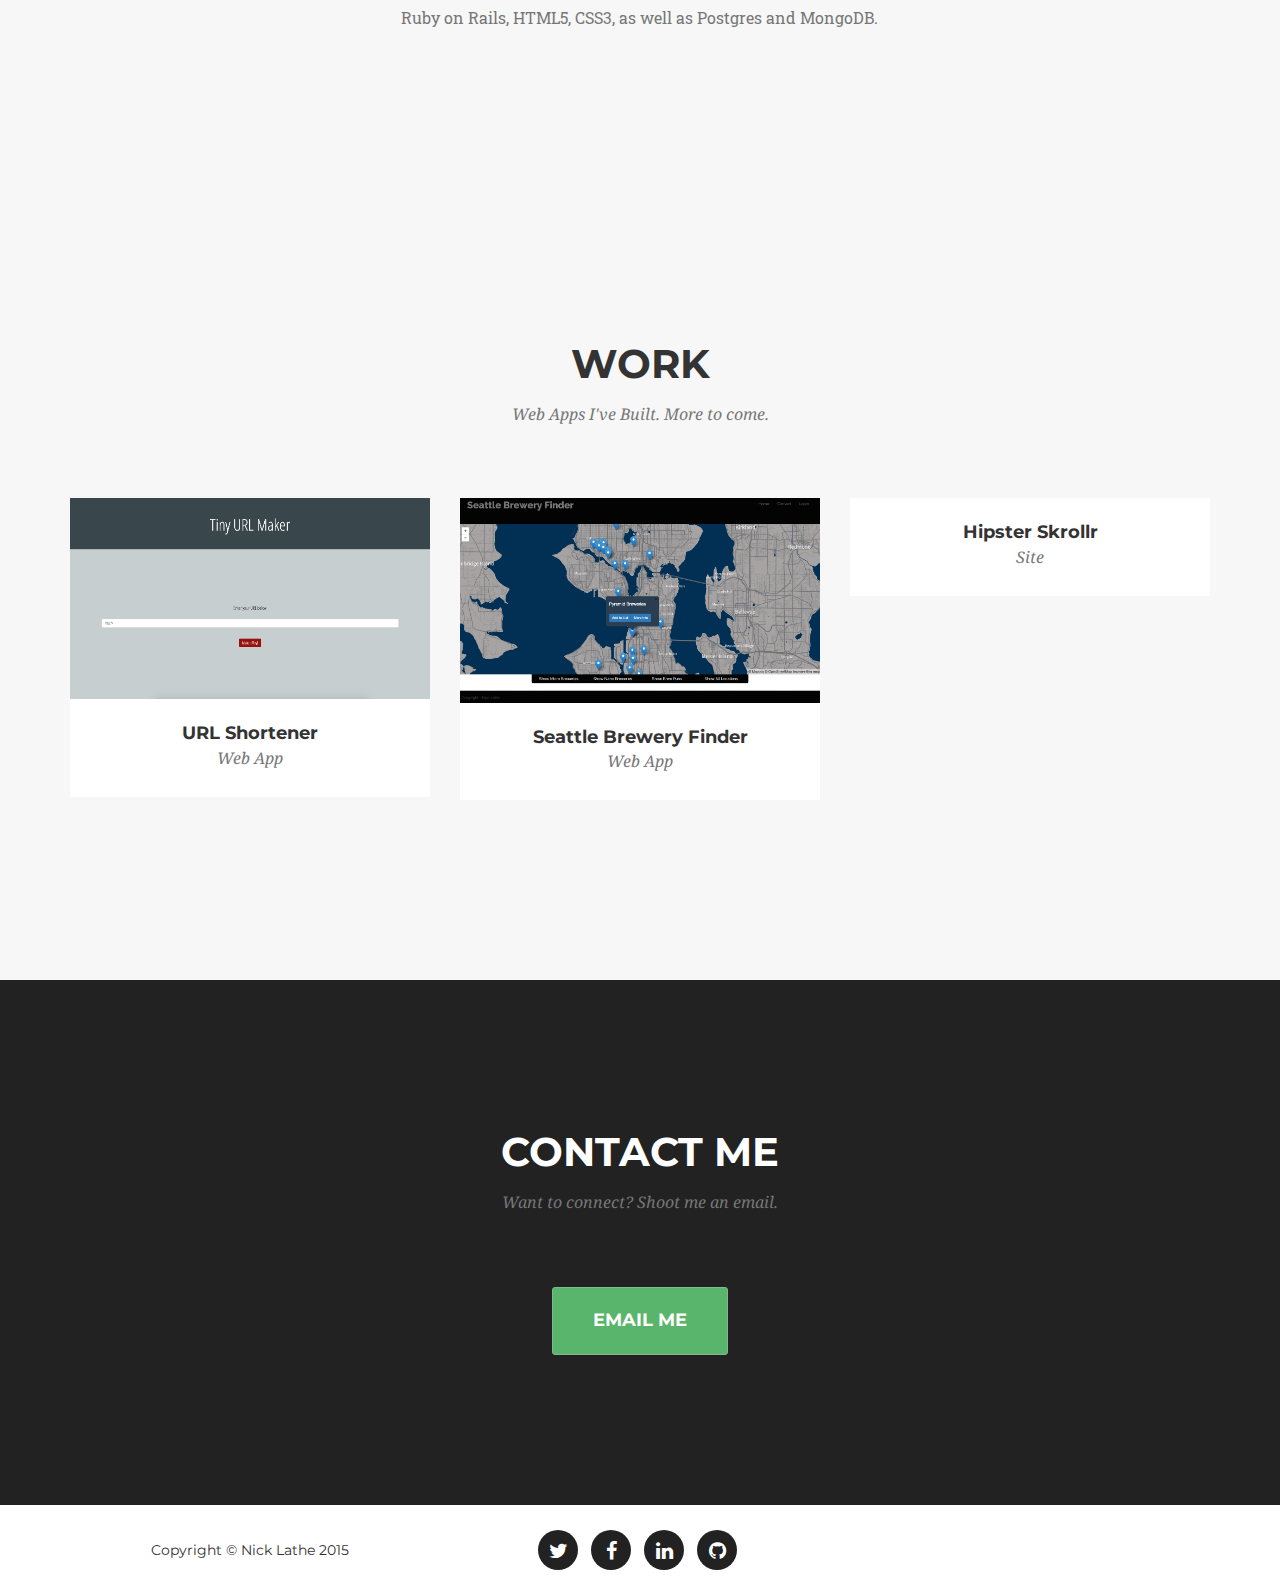
==== commit a1746888: "Added Hipster Skrollr to Work section" ====
--- a/index.html
+++ b/index.html
@@ -11,10 +11,8 @@
 
     <title>Nick Lathe | Web Developer</title>
 
-    <!-- Bootstrap Core CSS -->
     <link href="css/bootstrap.min.css" rel="stylesheet">
 
-    <!-- Custom CSS -->
     <link href="css/agency.css" rel="stylesheet">
 
     <!-- Custom Fonts -->
@@ -55,18 +53,12 @@
                     <li class="hidden">
                         <a href="#page-top"></a>
                     </li>
-                 <!--    <li>
-                        <a class="page-scroll" href="#services">Experience</a>
-                    </li> -->
                     <li>
                         <a class="page-scroll" href="#team">About</a>
                     </li>
                     <li>
                         <a class="page-scroll" href="#portfolio">Work</a>
                     </li>
-                   <!--  <li>
-                        <a class="page-scroll" href="#about">Delete</a>
-                    </li> -->
                     <li>
                         <a class="page-scroll" href="#contact">Contact</a>
                     </li>
@@ -88,46 +80,6 @@
         </div>
     </header>
 
-    <!-- Services Section -->
-    <!-- <section id="services">
-        <div class="container">
-            <div class="row">
-                <div class="col-lg-12 text-center">
-                    <h2 class="section-heading">Experience</h2> -->
-
-                    <!-- <h3 class="section-subheading text-muted">Lorem ipsum dolor sit amet consectetur.</h3> -->
-
-                <!-- </div>
-            </div>
-            <div class="row text-center">
-                <div class="col-md-4">
-                    <span class="fa-stack fa-4x">
-                        <i class="fa fa-circle fa-stack-2x text-primary"></i>
-                        <i class="fa fa-shopping-cart fa-stack-1x fa-inverse"></i>
-                    </span>
-                    <h4 class="service-heading">E-Commerce</h4>
-                    <p class="text-muted">Lorem ipsum dolor sit amet, consectetur adipisicing elit. Minima maxime quam architecto quo inventore harum ex magni, dicta impedit.</p>
-                </div>
-                <div class="col-md-4">
-                    <span class="fa-stack fa-4x">
-                        <i class="fa fa-circle fa-stack-2x text-primary"></i>
-                        <i class="fa fa-laptop fa-stack-1x fa-inverse"></i>
-                    </span>
-                    <h4 class="service-heading">Responsive Design</h4>
-                    <p class="text-muted">Lorem ipsum dolor sit amet, consectetur adipisicing elit. Minima maxime quam architecto quo inventore harum ex magni, dicta impedit.</p>
-                </div>
-                <div class="col-md-4">
-                    <span class="fa-stack fa-4x">
-                        <i class="fa fa-circle fa-stack-2x text-primary"></i>
-                        <i class="fa fa-lock fa-stack-1x fa-inverse"></i>
-                    </span>
-                    <h4 class="service-heading">Web Security</h4>
-                    <p class="text-muted">Lorem ipsum dolor sit amet, consectetur adipisicing elit. Minima maxime quam architecto quo inventore harum ex magni, dicta impedit.</p>
-                </div>
-            </div>
-        </div>
-    </section> -->
-
     <!-- Team Section -->
     <section id="team" class="bg-light-gray">
         <div class="container">
@@ -137,22 +89,6 @@
                     <h3 class="section-subheading text-muted">Web Developer | Creator | Adventurer</h3>
                 </div>
             </div>
-           <!--  <div class="row">
-                <div class="col-sm-4">
-                    <div class="team-member">
-                        <img src="img/team/1.jpg" class="img-responsive img-circle" alt="">
-                        <h4>Kay Garland</h4>
-                        <p class="text-muted">Lead Designer</p>
-                        <ul class="list-inline social-buttons">
-                            <li><a href="#"><i class="fa fa-twitter"></i></a>
-                            </li>
-                            <li><a href="#"><i class="fa fa-facebook"></i></a>
-                            </li>
-                            <li><a href="#"><i class="fa fa-linkedin"></i></a>
-                            </li>
-                        </ul>
-                    </div>
-                </div> -->
                 <div class="col-sm-4 col-sm-offset-4">
                     <div class="team-member">
                         <img src="img/team/portrait2.jpeg" class="img-responsive img-circle" alt="">
@@ -170,21 +106,6 @@
                         </ul>
                     </div>
                 </div>
-              <!--   <div class="col-sm-4">
-                    <div class="team-member">
-                        <img src="img/team/3.jpg" class="img-responsive img-circle" alt="">
-                        <h4>Diana Pertersen</h4>
-                        <p class="text-muted">Lead Developer</p>
-                        <ul class="list-inline social-buttons">
-                            <li><a href="#"><i class="fa fa-twitter"></i></a>
-                            </li>
-                            <li><a href="#"><i class="fa fa-facebook"></i></a>
-                            </li>
-                            <li><a href="#"><i class="fa fa-linkedin"></i></a>
-                            </li>
-                        </ul>
-                    </div>
-                </div> -->
             </div>
             <div class="row">
                 <div class="col-lg-8 col-lg-offset-2 text-center">
@@ -239,170 +160,16 @@
                                 <i class="fa fa-plus fa-3x"></i>
                             </div>
                         </div>
-                        <img src="http://placehold.it/400x225" class="img-responsive" alt="">
+                        <img src="img/portfolio/skrollr.png" class="img-responsive" alt="">
                     </a>
                     <div class="portfolio-caption">
-                        <h4>Coming Soon</h4>
-                        <p class="text-muted">Web App</p>
-                    </div>
-                </div>
-                <!-- <div class="col-md-4 col-sm-6 portfolio-item">
-                    <a href="#portfolioModal4" class="portfolio-link" data-toggle="modal">
-                        <div class="portfolio-hover">
-                            <div class="portfolio-hover-content">
-                                <i class="fa fa-plus fa-3x"></i>
-                            </div>
-                        </div>
-                        <img src="img/portfolio/golden.png" class="img-responsive" alt="">
-                    </a>
-                    <div class="portfolio-caption">
-                        <h4>Golden</h4>
-                        <p class="text-muted">Website Design</p>
-                    </div>
-                </div>
-                <div class="col-md-4 col-sm-6 portfolio-item">
-                    <a href="#portfolioModal5" class="portfolio-link" data-toggle="modal">
-                        <div class="portfolio-hover">
-                            <div class="portfolio-hover-content">
-                                <i class="fa fa-plus fa-3x"></i>
-                            </div>
-                        </div>
-                        <img src="img/portfolio/escape.png" class="img-responsive" alt="">
-                    </a>
-                    <div class="portfolio-caption">
-                        <h4>Escape</h4>
-                        <p class="text-muted">Website Design</p>
-                    </div>
-                </div>
-                <div class="col-md-4 col-sm-6 portfolio-item">
-                    <a href="#portfolioModal6" class="portfolio-link" data-toggle="modal">
-                        <div class="portfolio-hover">
-                            <div class="portfolio-hover-content">
-                                <i class="fa fa-plus fa-3x"></i>
-                            </div>
-                        </div>
-                        <img src="img/portfolio/dreams.png" class="img-responsive" alt="">
-                    </a>
-                    <div class="portfolio-caption">
-                        <h4>Dreams</h4>
-                        <p class="text-muted">Website Design</p>
-                    </div>
-                </div> -->
+                        <h4>Hipster Skrollr</h4>
+                        <p class="text-muted">Site</p>
+                    </div>
+                </div>
             </div>
         </div>
     </section>
-
-    <!-- About Section -->
-    <!-- <section id="about">
-        <div class="container">
-            <div class="row">
-                <div class="col-lg-12 text-center">
-                    <h2 class="section-heading">About</h2>
-                    <h3 class="section-subheading text-muted">Lorem ipsum dolor sit amet consectetur.</h3>
-                </div>
-            </div>
-            <div class="row">
-                <div class="col-lg-12">
-                    <ul class="timeline">
-                        <li>
-                            <div class="timeline-image">
-                                <img class="img-circle img-responsive" src="img/about/1.jpg" alt="">
-                            </div>
-                            <div class="timeline-panel">
-                                <div class="timeline-heading">
-                                    <h4>2009-2011</h4>
-                                    <h4 class="subheading">Our Humble Beginnings</h4>
-                                </div>
-                                <div class="timeline-body">
-                                    <p class="text-muted">Lorem ipsum dolor sit amet, consectetur adipisicing elit. Sunt ut voluptatum eius sapiente, totam reiciendis temporibus qui quibusdam, recusandae sit vero unde, sed, incidunt et ea quo dolore laudantium consectetur!</p>
-                                </div>
-                            </div>
-                        </li>
-                        <li class="timeline-inverted">
-                            <div class="timeline-image">
-                                <img class="img-circle img-responsive" src="img/about/2.jpg" alt="">
-                            </div>
-                            <div class="timeline-panel">
-                                <div class="timeline-heading">
-                                    <h4>March 2011</h4>
-                                    <h4 class="subheading">An Agency is Born</h4>
-                                </div>
-                                <div class="timeline-body">
-                                    <p class="text-muted">Lorem ipsum dolor sit amet, consectetur adipisicing elit. Sunt ut voluptatum eius sapiente, totam reiciendis temporibus qui quibusdam, recusandae sit vero unde, sed, incidunt et ea quo dolore laudantium consectetur!</p>
-                                </div>
-                            </div>
-                        </li>
-                        <li>
-                            <div class="timeline-image">
-                                <img class="img-circle img-responsive" src="img/about/3.jpg" alt="">
-                            </div>
-                            <div class="timeline-panel">
-                                <div class="timeline-heading">
-                                    <h4>December 2012</h4>
-                                    <h4 class="subheading">Transition to Full Service</h4>
-                                </div>
-                                <div class="timeline-body">
-                                    <p class="text-muted">Lorem ipsum dolor sit amet, consectetur adipisicing elit. Sunt ut voluptatum eius sapiente, totam reiciendis temporibus qui quibusdam, recusandae sit vero unde, sed, incidunt et ea quo dolore laudantium consectetur!</p>
-                                </div>
-                            </div>
-                        </li>
-                        <li class="timeline-inverted">
-                            <div class="timeline-image">
-                                <img class="img-circle img-responsive" src="img/about/4.jpg" alt="">
-                            </div>
-                            <div class="timeline-panel">
-                                <div class="timeline-heading">
-                                    <h4>July 2014</h4>
-                                    <h4 class="subheading">Phase Two Expansion</h4>
-                                </div>
-                                <div class="timeline-body">
-                                    <p class="text-muted">Lorem ipsum dolor sit amet, consectetur adipisicing elit. Sunt ut voluptatum eius sapiente, totam reiciendis temporibus qui quibusdam, recusandae sit vero unde, sed, incidunt et ea quo dolore laudantium consectetur!</p>
-                                </div>
-                            </div>
-                        </li>
-                        <li class="timeline-inverted">
-                            <div class="timeline-image">
-                                <h4>Be Part
-                                    <br>Of Our
-                                    <br>Story!</h4>
-                            </div>
-                        </li>
-                    </ul>
-                </div>
-            </div>
-        </div>
-    </section> -->
-
-    
-
-    <!-- Clients Aside -->
- <!--    <aside class="clients">
-        <div class="container">
-            <div class="row">
-                <div class="col-md-3 col-sm-6">
-                    <a href="#">
-                        <img src="img/logos/envato.jpg" class="img-responsive img-centered" alt="">
-                    </a>
-                </div>
-                <div class="col-md-3 col-sm-6">
-                    <a href="#">
-                        <img src="img/logos/designmodo.jpg" class="img-responsive img-centered" alt="">
-                    </a>
-                </div>
-                <div class="col-md-3 col-sm-6">
-                    <a href="#">
-                        <img src="img/logos/themeforest.jpg" class="img-responsive img-centered" alt="">
-                    </a>
-                </div>
-                <div class="col-md-3 col-sm-6">
-                    <a href="#">
-                        <img src="img/logos/creative-market.jpg" class="img-responsive img-centered" alt="">
-                    </a>
-                </div>
-            </div>
-        </div>
-    </aside> -->
-
     <section id="contact">
         <div class="container">
             <div class="row">
@@ -413,37 +180,15 @@
             </div>
             <div class="row">
                 <div class="col-lg-12">
-                    <!-- <form name="sentMessage" id="contactForm" novalidate> -->
-                        <div class="row">
-                            <!-- <div class="col-md-6">
-                                <div class="form-group">
-                                    <input type="text" class="form-control" placeholder="Your Name *" id="name" required data-validation-required-message="Please enter your name.">
-                                    <p class="help-block text-danger"></p>
-                                </div>
-                                <div class="form-group">
-                                    <input type="email" class="form-control" placeholder="Your Email *" id="email" required data-validation-required-message="Please enter your email address.">
-                                    <p class="help-block text-danger"></p>
-                                </div>
-                                <div class="form-group">
-                                    <input type="tel" class="form-control" placeholder="Your Phone *" id="phone" required data-validation-required-message="Please enter your phone number.">
-                                    <p class="help-block text-danger"></p>
-                                </div>
-                            </div> -->
-                            <!-- <div class="col-md-6">
-                                <div class="form-group">
-                                    <textarea class="form-control" placeholder="Your Message *" id="message" required data-validation-required-message="Please enter a message."></textarea>
-                                    <p class="help-block text-danger"></p>
-                                </div>
-                            </div> -->
-                            <div class="clearfix"></div>
-                            <div class="col-lg-12 text-center">
-                                <div id="success"></div>
-                                <a href="mailto:nicklathe@icloud.com?Subject=Hello%20" target="_top">
-                                    <button type="submit" class="btn btn-xl">Email Me</button>
-                                </a>
-                            </div>
-                        </div>
-                    <!-- </form> -->
+                    <div class="row">
+                        <div class="clearfix"></div>
+                        <div class="col-lg-12 text-center">
+                            <div id="success"></div>
+                            <a href="mailto:nicklathe@icloud.com?Subject=Hello%20" target="_top">
+                                <button type="submit" class="btn btn-xl">Email Me</button>
+                            </a>
+                        </div>
+                    </div>
                 </div>
             </div>
         </div>
@@ -467,20 +212,11 @@
                         </li>
                     </ul>
                 </div>
-                <!-- <div class="col-md-4">
-                    <ul class="list-inline quicklinks">
-                        <li><a href="#">Privacy Policy</a>
-                        </li>
-                        <li><a href="#">Terms of Use</a>
-                        </li>
-                    </ul>
-                </div> -->
             </div>
         </div>
     </footer>
 
     <!-- Portfolio Modals -->
-    <!-- Use the modals below to showcase details about your portfolio projects! -->
 
     <!-- Portfolio Modal 1 -->
     <div class="portfolio-modal modal fade" id="portfolioModal1" tabindex="-1" role="dialog" aria-hidden="true">
@@ -500,13 +236,7 @@
                             <p class="item-intro text-muted">The first web app I deployed.</p>
                             <img class="img-responsive" src="img/portfolio/tiny_url.png" alt="">
                             <p>As a student in General Assembly's Web Development Immersive, we were tasked to build this first little web app during our 3rd week, after a couple days of working with Node.js and Express.js. It was the first web app I ever deployed. It works with a Postgres DB. Simple, but a good learning piece.</p>
-                            <p>
-                                This app is deployed using Heroku's free tier, and can take some time to load at first. <strong>Go to Tiny URL Maker </strong><a href="http://nickstinyurl.herokuapp.com/">here</a>.</p>
-                            <ul class="list-inline">
-                                <li>Date: November 2014</li>
-                                <li>GA Student: URL Shortener</li>
-                                <li>Category: Web App</li>
-                            </ul>
+                            <p>This app is deployed using Heroku's free tier, and can take some time to load at first. <strong>Go to Tiny URL Maker </strong><a href="http://nickstinyurl.herokuapp.com/">here</a>.</p>
                             <button type="button" class="btn btn-primary" data-dismiss="modal"><i class="fa fa-times"></i> Close Project</button>
                         </div>
                     </div>
@@ -555,10 +285,10 @@
                     <div class="col-lg-8 col-lg-offset-2">
                         <div class="modal-body">
                             <!-- Project Details Go Here -->
-                            <h2>Coming Soon</h2>
-                            <p class="item-intro text-muted">More projects in the works.</p>
-                            <img class="img-responsive img-centered" src="http://placehold.it/400x289" alt="">
-                            <p>I will continue to post new projects here. Stay tuned.</p>
+                            <h2>Hipster Skrollr</h2>
+                            <p class="item-intro text-muted">Fun little project with Skrollr</p>
+                            <img class="img-responsive img-centered" src="img/portfolio/skrollr.png" alt="">
+                            <p>This is a little weekend project I did, playing with Skrollr. <strong>Go to Skrollr project.</strong><a href="/skrollr/skrollr.html">here</a>.</p>
                             <button type="button" class="btn btn-primary" data-dismiss="modal"><i class="fa fa-times"></i> Close Project</button>
                         </div>
                     </div>
@@ -566,88 +296,6 @@
             </div>
         </div>
     </div>
-
-    <!-- Portfolio Modal 4 -->
-    <!-- <div class="portfolio-modal modal fade" id="portfolioModal4" tabindex="-1" role="dialog" aria-hidden="true">
-        <div class="modal-content">
-            <div class="close-modal" data-dismiss="modal">
-                <div class="lr">
-                    <div class="rl">
-                    </div>
-                </div>
-            </div>
-            <div class="container">
-                <div class="row">
-                    <div class="col-lg-8 col-lg-offset-2">
-                        <div class="modal-body"> -->
-                            <!-- Project Details Go Here -->
-                            <!-- <h2>Project Name</h2>
-                            <p class="item-intro text-muted">Lorem ipsum dolor sit amet consectetur.</p>
-                            <img class="img-responsive img-centered" src="img/portfolio/golden-preview.png" alt="">
-                            <p>Start Bootstrap's Agency theme is based on Golden, a free PSD website template built by <a href="https://www.behance.net/MathavanJaya">Mathavan Jaya</a>. Golden is a modern and clean one page web template that was made exclusively for Best PSD Freebies. This template has a great portfolio, timeline, and meet your team sections that can be easily modified to fit your needs.</p>
-                            <p>You can download the PSD template in this portfolio sample item at <a href="http://freebiesxpress.com/gallery/golden-free-one-page-web-template/">FreebiesXpress.com</a>.</p>
-                            <button type="button" class="btn btn-primary" data-dismiss="modal"><i class="fa fa-times"></i> Close Project</button>
-                        </div>
-                    </div>
-                </div>
-            </div>
-        </div>
-    </div> -->
-
-    <!-- Portfolio Modal 5 -->
-    <!-- <div class="portfolio-modal modal fade" id="portfolioModal5" tabindex="-1" role="dialog" aria-hidden="true">
-        <div class="modal-content">
-            <div class="close-modal" data-dismiss="modal">
-                <div class="lr">
-                    <div class="rl">
-                    </div>
-                </div>
-            </div>
-            <div class="container">
-                <div class="row">
-                    <div class="col-lg-8 col-lg-offset-2">
-                        <div class="modal-body"> -->
-                            <!-- Project Details Go Here -->
-                           <!--  <h2>Project Name</h2>
-                            <p class="item-intro text-muted">Lorem ipsum dolor sit amet consectetur.</p>
-                            <img class="img-responsive img-centered" src="img/portfolio/escape-preview.png" alt="">
-                            <p>Escape is a free PSD web template built by <a href="https://www.behance.net/MathavanJaya">Mathavan Jaya</a>. Escape is a one page web template that was designed with agencies in mind. This template is ideal for those looking for a simple one page solution to describe your business and offer your services.</p>
-                            <p>You can download the PSD template in this portfolio sample item at <a href="http://freebiesxpress.com/gallery/escape-one-page-psd-web-template/">FreebiesXpress.com</a>.</p>
-                            <button type="button" class="btn btn-primary" data-dismiss="modal"><i class="fa fa-times"></i> Close Project</button>
-                        </div>
-                    </div>
-                </div>
-            </div>
-        </div>
-    </div> -->
-
-    <!-- Portfolio Modal 6 -->
-    <!-- <div class="portfolio-modal modal fade" id="portfolioModal6" tabindex="-1" role="dialog" aria-hidden="true">
-        <div class="modal-content">
-            <div class="close-modal" data-dismiss="modal">
-                <div class="lr">
-                    <div class="rl">
-                    </div>
-                </div>
-            </div>
-            <div class="container">
-                <div class="row">
-                    <div class="col-lg-8 col-lg-offset-2">
-                        <div class="modal-body"> -->
-                            <!-- Project Details Go Here -->
-                           <!--  <h2>Project Name</h2>
-                            <p class="item-intro text-muted">Lorem ipsum dolor sit amet consectetur.</p>
-                            <img class="img-responsive img-centered" src="img/portfolio/dreams-preview.png" alt="">
-                            <p>Dreams is a free PSD web template built by <a href="https://www.behance.net/MathavanJaya">Mathavan Jaya</a>. Dreams is a modern one page web template designed for almost any purpose. It’s a beautiful template that’s designed with the Bootstrap framework in mind.</p>
-                            <p>You can download the PSD template in this portfolio sample item at <a href="http://freebiesxpress.com/gallery/dreams-free-one-page-web-template/">FreebiesXpress.com</a>.</p>
-                            <button type="button" class="btn btn-primary" data-dismiss="modal"><i class="fa fa-times"></i> Close Project</button>
-                        </div>
-                    </div>
-                </div>
-            </div>
-        </div>
-    </div>
- -->
     <!-- jQuery -->
     <script src="js/jquery.js"></script>
 
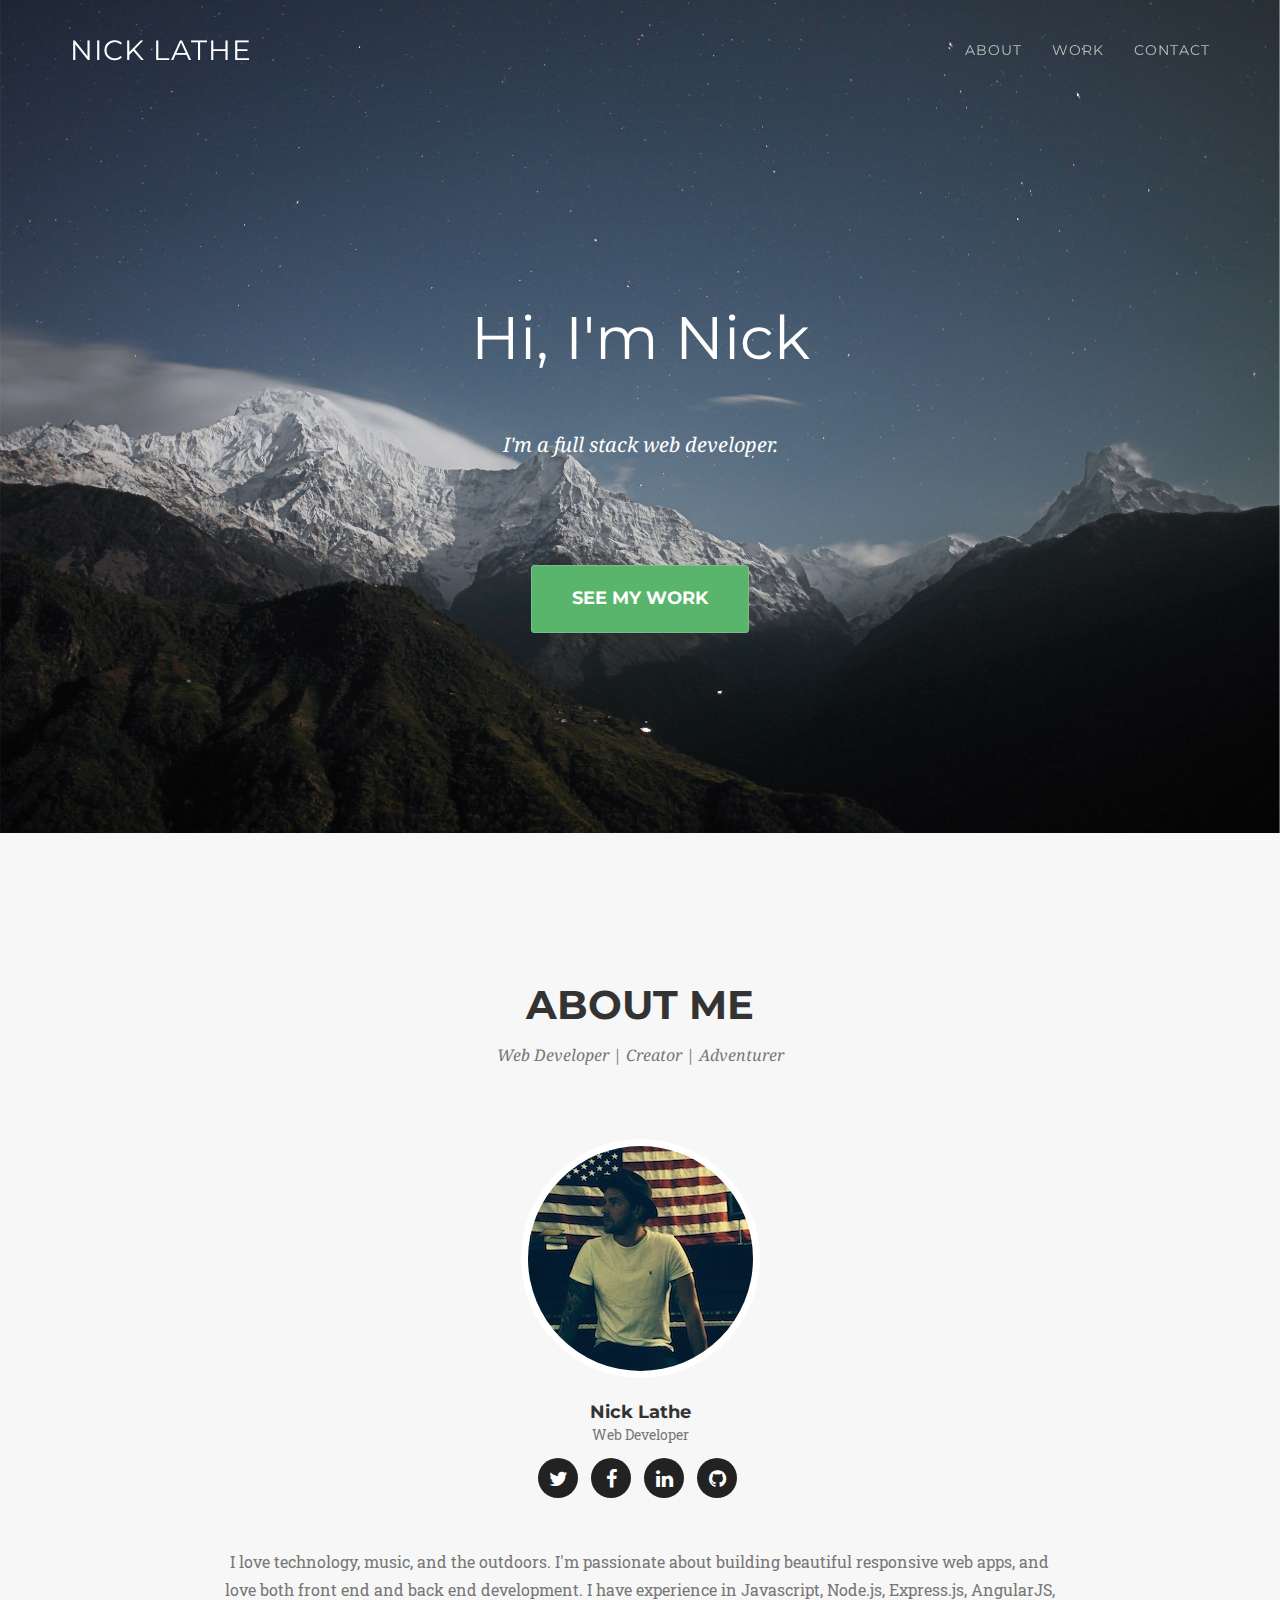
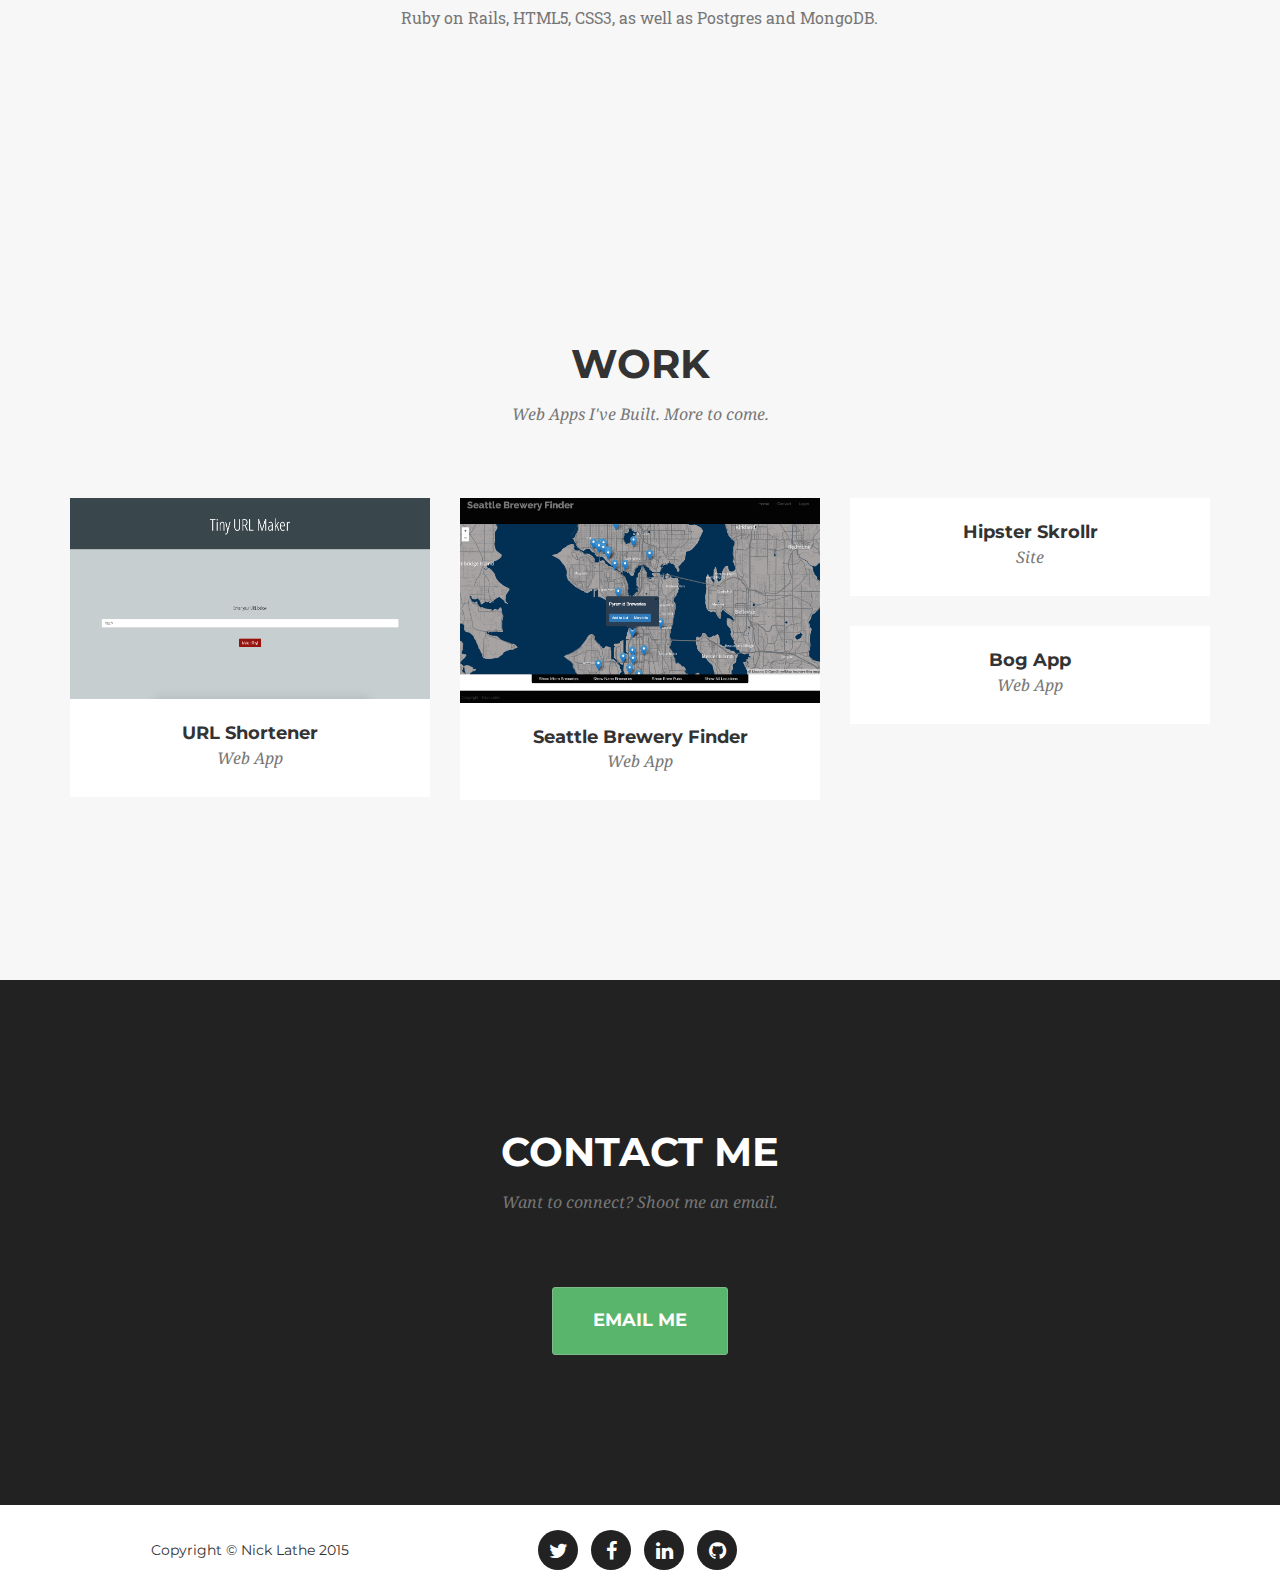
==== commit 38cbb26b: "Added Bog App" ====
--- a/index.html
+++ b/index.html
@@ -167,6 +167,21 @@
                         <p class="text-muted">Site</p>
                     </div>
                 </div>
+                <!-- testing 4th placehoder -->
+                <div class="col-md-4 col-sm-6 portfolio-item">
+                    <a href="#portfolioModal4" class="portfolio-link" data-toggle="modal">
+                        <div class="portfolio-hover">
+                            <div class="portfolio-hover-content">
+                                <i class="fa fa-plus fa-3x"></i>
+                            </div>
+                        </div>
+                        <img src="img/portfolio/bog_app.png" class="img-responsive" alt="">
+                    </a>
+                    <div class="portfolio-caption">
+                        <h4>Bog App</h4>
+                        <p class="text-muted">Web App</p>
+                    </div>
+                </div>
             </div>
         </div>
     </section>
@@ -288,7 +303,32 @@
                             <h2>Hipster Skrollr</h2>
                             <p class="item-intro text-muted">Fun little project with Skrollr</p>
                             <img class="img-responsive img-centered" src="img/portfolio/skrollr.png" alt="">
-                            <p>This is a little weekend project I did, playing with Skrollr. <strong>Go to Skrollr project.</strong><a href="/skrollr/skrollr.html">here</a>.</p>
+                            <p>This is a little weekend project I did, playing with Skrollr. <strong>Go to Skrollr project </strong><a href="/skrollr/skrollr.html">here</a>.</p>
+                            <button type="button" class="btn btn-primary" data-dismiss="modal"><i class="fa fa-times"></i> Close Project</button>
+                        </div>
+                    </div>
+                </div>
+            </div>
+        </div>
+    </div>
+    <!-- Portfolio Modal 4 -->
+    <div class="portfolio-modal modal fade" id="portfolioModal4" tabindex="-2" role="dialog" aria-hidden="true">
+        <div class="modal-content">
+            <div class="close-modal" data-dismiss="modal">
+                <div class="lr">
+                    <div class="rl">
+                    </div>
+                </div>
+            </div>
+            <div class="container">
+                <div class="row">
+                    <div class="col-lg-8 col-lg-offset-2">
+                        <div class="modal-body">
+                            <!-- Project Details Go Here -->
+                            <h2>Bog App</h2>
+                            <p class="item-intro text-muted">First Rails Project</p>
+                            <img class="img-responsive img-centered" src="img/portfolio/bog_app.png" alt="">
+                            <p>This is a dumb little web app I made in class. No one needs a bog app, to record creatures, but it was good practice building it in rails. It has a cool gem called tags input, which allows you to add multiple tags to a create. Also has tag clouds. Try it out! <strong>Go to Bog App </strong><a href="https://bogcreatures.herokuapp.com/">here</a>.</p>
                             <button type="button" class="btn btn-primary" data-dismiss="modal"><i class="fa fa-times"></i> Close Project</button>
                         </div>
                     </div>
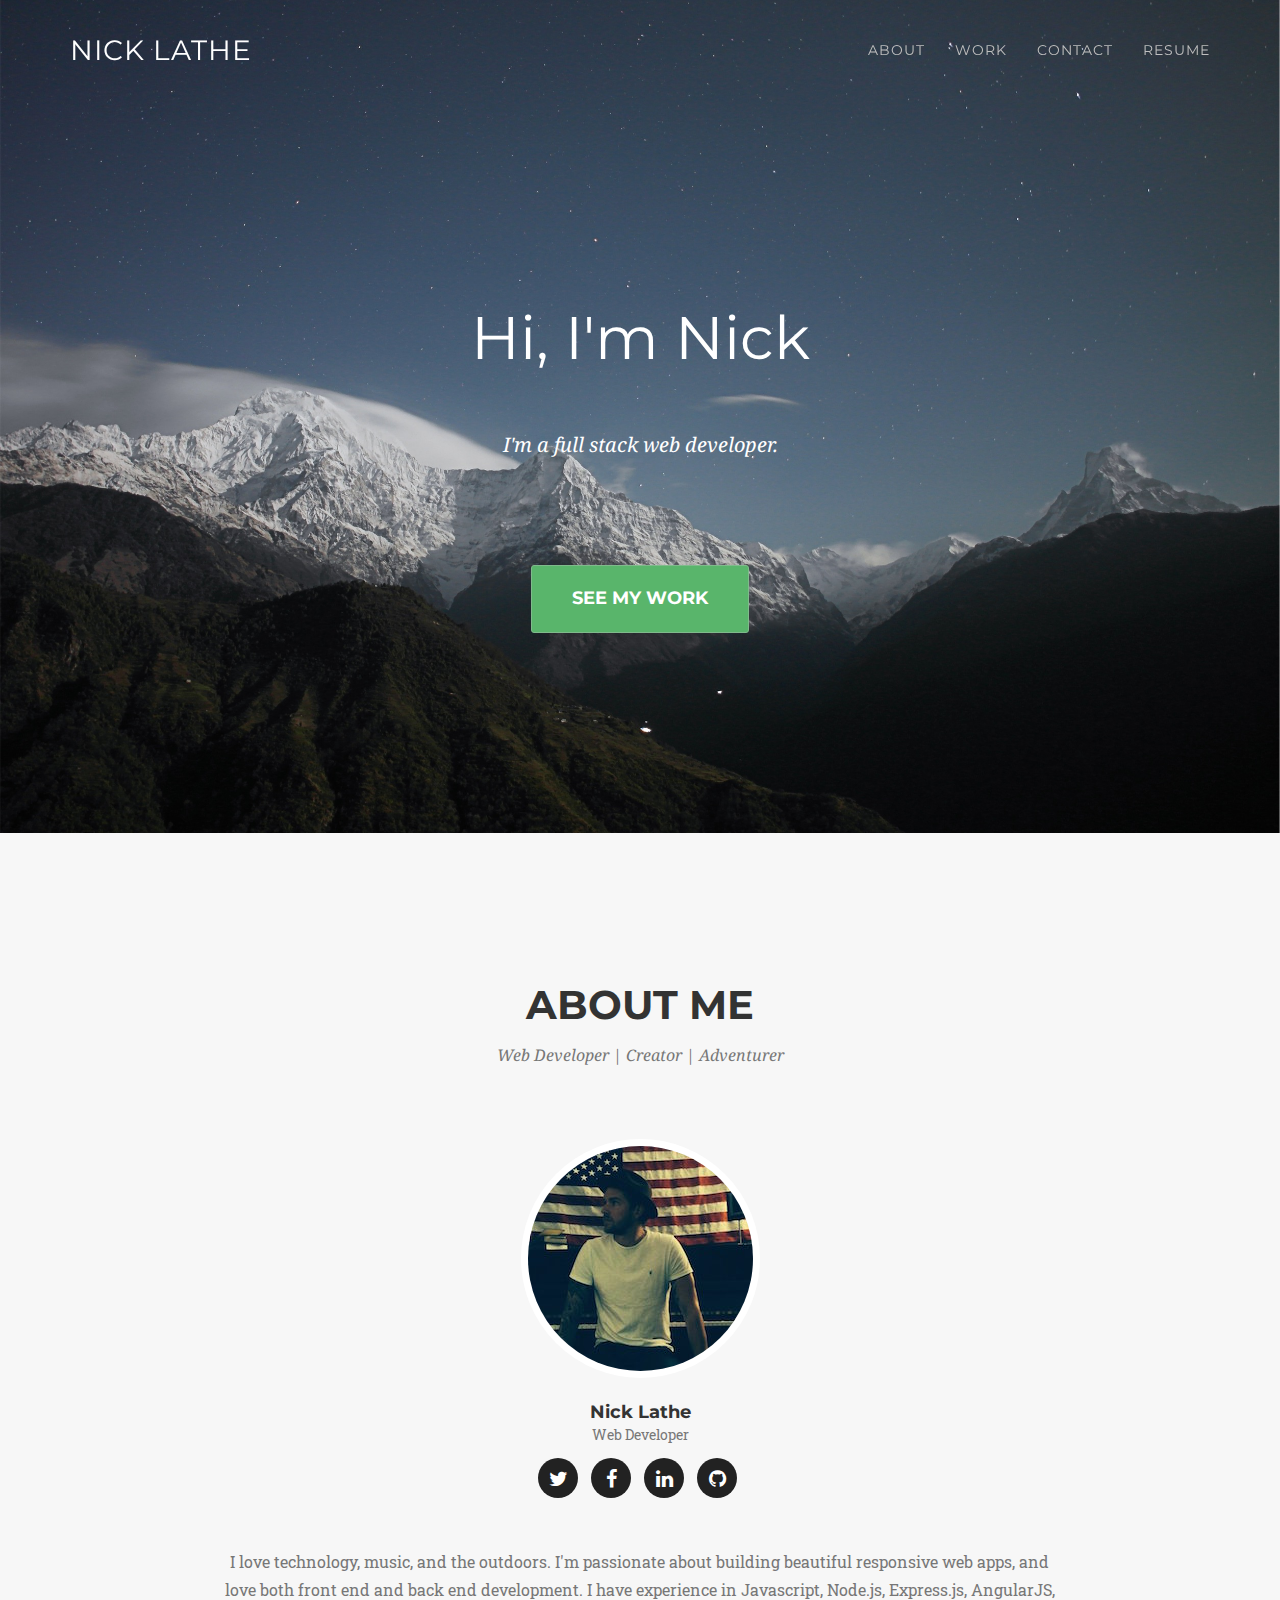
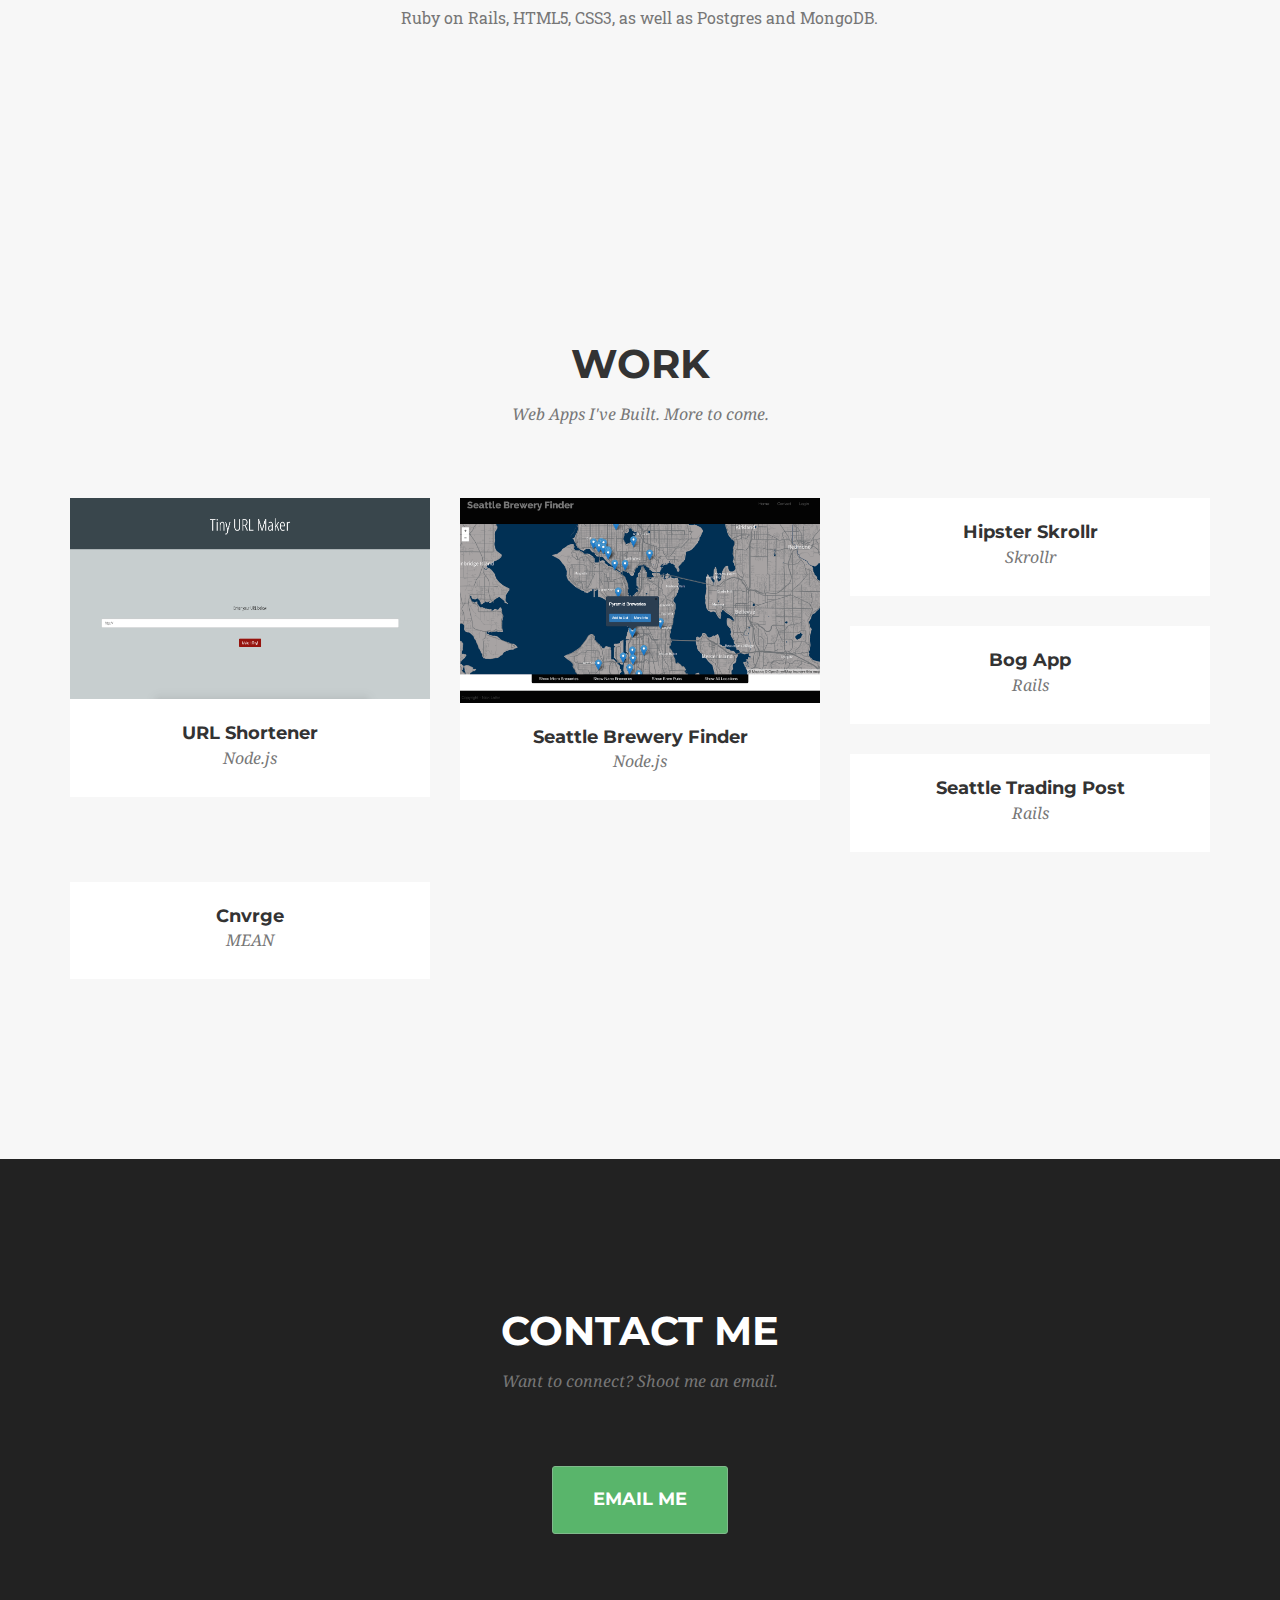
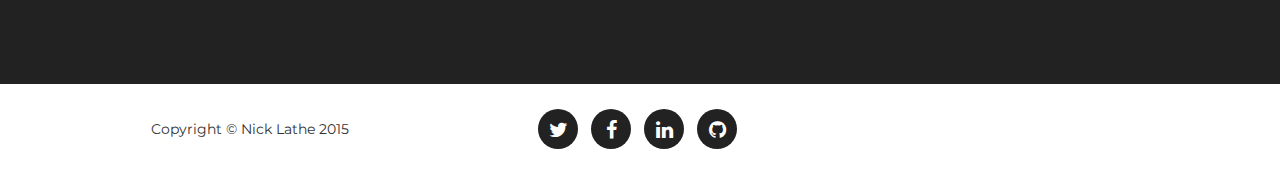
==== commit 95940e63: "Added resume and final project" ====
--- a/index.html
+++ b/index.html
@@ -62,6 +62,9 @@
                     <li>
                         <a class="page-scroll" href="#contact">Contact</a>
                     </li>
+                    <li>
+                        <a href="Resume_Nick_Lathe.pdf">Resume</a>
+                    </li>
                 </ul>
             </div>
             <!-- /.navbar-collapse -->
@@ -136,7 +139,7 @@
                     </a>
                     <div class="portfolio-caption">
                         <h4>URL Shortener</h4>
-                        <p class="text-muted">Web App</p>
+                        <p class="text-muted">Node.js</p>
                     </div>
                 </div>
                 <div class="col-md-4 col-sm-6 portfolio-item">
@@ -150,7 +153,7 @@
                     </a>
                     <div class="portfolio-caption">
                         <h4>Seattle Brewery Finder</h4>
-                        <p class="text-muted">Web App</p>
+                        <p class="text-muted">Node.js</p>
                     </div>
                 </div>
                 <div class="col-md-4 col-sm-6 portfolio-item">
@@ -164,7 +167,7 @@
                     </a>
                     <div class="portfolio-caption">
                         <h4>Hipster Skrollr</h4>
-                        <p class="text-muted">Site</p>
+                        <p class="text-muted">Skrollr</p>
                     </div>
                 </div>
                 <!-- testing 4th placehoder -->
@@ -179,7 +182,37 @@
                     </a>
                     <div class="portfolio-caption">
                         <h4>Bog App</h4>
-                        <p class="text-muted">Web App</p>
+                        <p class="text-muted">Rails</p>
+                    </div>
+                </div>
+                <!-- 5th placeholder -->
+                <div class="col-md-4 col-sm-6 portfolio-item">
+                    <a href="#portfolioModal5" class="portfolio-link" data-toggle="modal">
+                        <div class="portfolio-hover">
+                            <div class="portfolio-hover-content">
+                                <i class="fa fa-plus fa-3x"></i>
+                            </div>
+                        </div>
+                        <img src="img/portfolio/stp.png" class="img-responsive" alt="">
+                    </a>
+                    <div class="portfolio-caption">
+                        <h4>Seattle Trading Post</h4>
+                        <p class="text-muted">Rails</p>
+                    </div>
+                </div>
+                <!-- 6th placeholder -->
+                <div class="col-md-4 col-sm-6 portfolio-item">
+                    <a href="#portfolioModal6" class="portfolio-link" data-toggle="modal">
+                        <div class="portfolio-hover">
+                            <div class="portfolio-hover-content">
+                                <i class="fa fa-plus fa-3x"></i>
+                            </div>
+                        </div>
+                        <img src="img/portfolio/cnvrge.png" class="img-responsive" alt="">
+                    </a>
+                    <div class="portfolio-caption">
+                        <h4>Cnvrge</h4>
+                        <p class="text-muted">MEAN</p>
                     </div>
                 </div>
             </div>
@@ -251,7 +284,7 @@
                             <p class="item-intro text-muted">The first web app I deployed.</p>
                             <img class="img-responsive" src="img/portfolio/tiny_url.png" alt="">
                             <p>As a student in General Assembly's Web Development Immersive, we were tasked to build this first little web app during our 3rd week, after a couple days of working with Node.js and Express.js. It was the first web app I ever deployed. It works with a Postgres DB. Simple, but a good learning piece.</p>
-                            <p>This app is deployed using Heroku's free tier, and can take some time to load at first. <strong>Go to Tiny URL Maker </strong><a href="http://nickstinyurl.herokuapp.com/">here</a>.</p>
+                            <p>This app is deployed using Heroku's free tier, and can take some time to load at first. <strong>Go to Tiny URL Maker </strong><a href="http://nickstinyurl.herokuapp.com/">here</a>. <strong>GitHub link </strong><a href="https://github.com/nicklathe/tiny_url_maker">here</a>.</p>
                             <button type="button" class="btn btn-primary" data-dismiss="modal"><i class="fa fa-times"></i> Close Project</button>
                         </div>
                     </div>
@@ -277,7 +310,7 @@
                             <p class="item-intro text-muted">First full-scale.</p>
                             <img class="img-responsive img-centered" src="img/portfolio/brewery_app.png" alt="">
                             <p>This was my first full-scale web app I built as a student in General Assembly's Web Development Immersive. We had a week to build it. This included wire-framing, working with a UX designer, and building/deploying the app. It is written in Node.js, with Express.js. as the framework. I used two API's: Mapbox for the map (which is built on Leaflet), and BreweryDB for brewery information. The app works with a Postgres database, and features user authentication.</p>
-                            <p>This app is deployed using Heroku's free tier, and can take some time to load at first. <strong>Go to Seattle Brewery Finder </strong><a href="https://seattlebreweryfinder.herokuapp.com/">here</a>.</p>
+                            <p>This app is deployed using Heroku's free tier, and can take some time to load at first. <strong>Go to Seattle Brewery Finder </strong><a href="https://seattlebreweryfinder.herokuapp.com/">here</a>. <strong>GitHub link </strong><a href="https://github.com/nicklathe/brewery_app">here</a>.</p>
                             <button type="button" class="btn btn-primary" data-dismiss="modal"><i class="fa fa-times"></i> Close Project</button>
                         </div>
                     </div>
@@ -303,7 +336,7 @@
                             <h2>Hipster Skrollr</h2>
                             <p class="item-intro text-muted">Fun little project with Skrollr</p>
                             <img class="img-responsive img-centered" src="img/portfolio/skrollr.png" alt="">
-                            <p>This is a little weekend project I did, playing with Skrollr. <strong>Go to Skrollr project </strong><a href="/skrollr/skrollr.html">here</a>.</p>
+                            <p>This is a little weekend project I did, playing with Skrollr. <strong>Go to Skrollr project </strong><a href="/skrollr/skrollr.html">here</a>. <strong>GitHub link </strong><a href="https://github.com/nicklathe/Skrollr_Project">here</a>.</p>
                             <button type="button" class="btn btn-primary" data-dismiss="modal"><i class="fa fa-times"></i> Close Project</button>
                         </div>
                     </div>
@@ -328,7 +361,57 @@
                             <h2>Bog App</h2>
                             <p class="item-intro text-muted">First Rails Project</p>
                             <img class="img-responsive img-centered" src="img/portfolio/bog_app.png" alt="">
-                            <p>This is a dumb little web app I made in class. No one needs a bog app, to record creatures, but it was good practice building it in rails. It has a cool gem called tags input, which allows you to add multiple tags to a create. Also has tag clouds. Try it out! <strong>Go to Bog App </strong><a href="https://bogcreatures.herokuapp.com/">here</a>.</p>
+                            <p>This is a dumb little web app I made in class. No one needs a bog app, to record creatures, but it was good practice building it in rails. It has a cool gem called tags input, which allows you to add multiple tags to a create. Also has tag clouds. Try it out! <strong>Go to Bog App </strong><a href="https://bogcreatures.herokuapp.com/">here</a>. <strong>GitHub link </strong><a href="https://github.com/nicklathe/bog_app_lab">here</a>.</p>
+                            <button type="button" class="btn btn-primary" data-dismiss="modal"><i class="fa fa-times"></i> Close Project</button>
+                        </div>
+                    </div>
+                </div>
+            </div>
+        </div>
+    </div>
+    <!-- Portfolio Modal 5 -->
+    <div class="portfolio-modal modal fade" id="portfolioModal5" tabindex="-2" role="dialog" aria-hidden="true">
+        <div class="modal-content">
+            <div class="close-modal" data-dismiss="modal">
+                <div class="lr">
+                    <div class="rl">
+                    </div>
+                </div>
+            </div>
+            <div class="container">
+                <div class="row">
+                    <div class="col-lg-8 col-lg-offset-2">
+                        <div class="modal-body">
+                            <!-- Project Details Go Here -->
+                            <h2>Seattle Trading Post</h2>
+                            <p class="item-intro text-muted">Group Rails Project</p>
+                            <img class="img-responsive img-centered" src="img/portfolio/stp.png" alt="">
+                            <p>I got to build this app with 3 other people in GA's WDI. Seattle Trading Post connects the community of makers to allow people in the DIY community to learn from each other, and contribute their own skills. We had a week to dream up, wireframe, and build the entire app. We all worked on both front end and back end aspects of the site. It currently uses 6 models and multiple API's, including Venmo and Cloudinary. <strong>Go to Seattle Trading Post </strong><a href="https://seattletradingpost.herokuapp.com/">here</a>. <strong>GitHub link </strong><a href="https://github.com/nicklathe/seattle_makers">here</a>.</p>
+                            <button type="button" class="btn btn-primary" data-dismiss="modal"><i class="fa fa-times"></i> Close Project</button>
+                        </div>
+                    </div>
+                </div>
+            </div>
+        </div>
+    </div>
+    <!-- Portfolio Modal 6 -->
+    <div class="portfolio-modal modal fade" id="portfolioModal6" tabindex="-2" role="dialog" aria-hidden="true">
+        <div class="modal-content">
+            <div class="close-modal" data-dismiss="modal">
+                <div class="lr">
+                    <div class="rl">
+                    </div>
+                </div>
+            </div>
+            <div class="container">
+                <div class="row">
+                    <div class="col-lg-8 col-lg-offset-2">
+                        <div class="modal-body">
+                            <!-- Project Details Go Here -->
+                            <h2>Cnvrge</h2>
+                            <p class="item-intro text-muted">AngularJS and Socket.io</p>
+                            <img class="img-responsive img-centered" src="img/portfolio/cnvrge.png" alt="">
+                            <p>This was my final project at GA. I wanted to simplify the process of trying to find a place for you and a friend to meet for lunch. This app uses the geolocation of each user, and returns a list of up to 20 restaurant suggestions, which they can vote yes or no on, one at a time. It's built in Node.js with a MongoDB database, and features AngularJS and Socket.io for a dynamic real-time user experience. <strong>Go to Cnvrge </strong><a href="https://cnvrge.herokuapp.com/">here</a>. <strong>GitHub link </strong><a href="https://github.com/nicklathe/converge">here</a>.</p>
                             <button type="button" class="btn btn-primary" data-dismiss="modal"><i class="fa fa-times"></i> Close Project</button>
                         </div>
                     </div>
